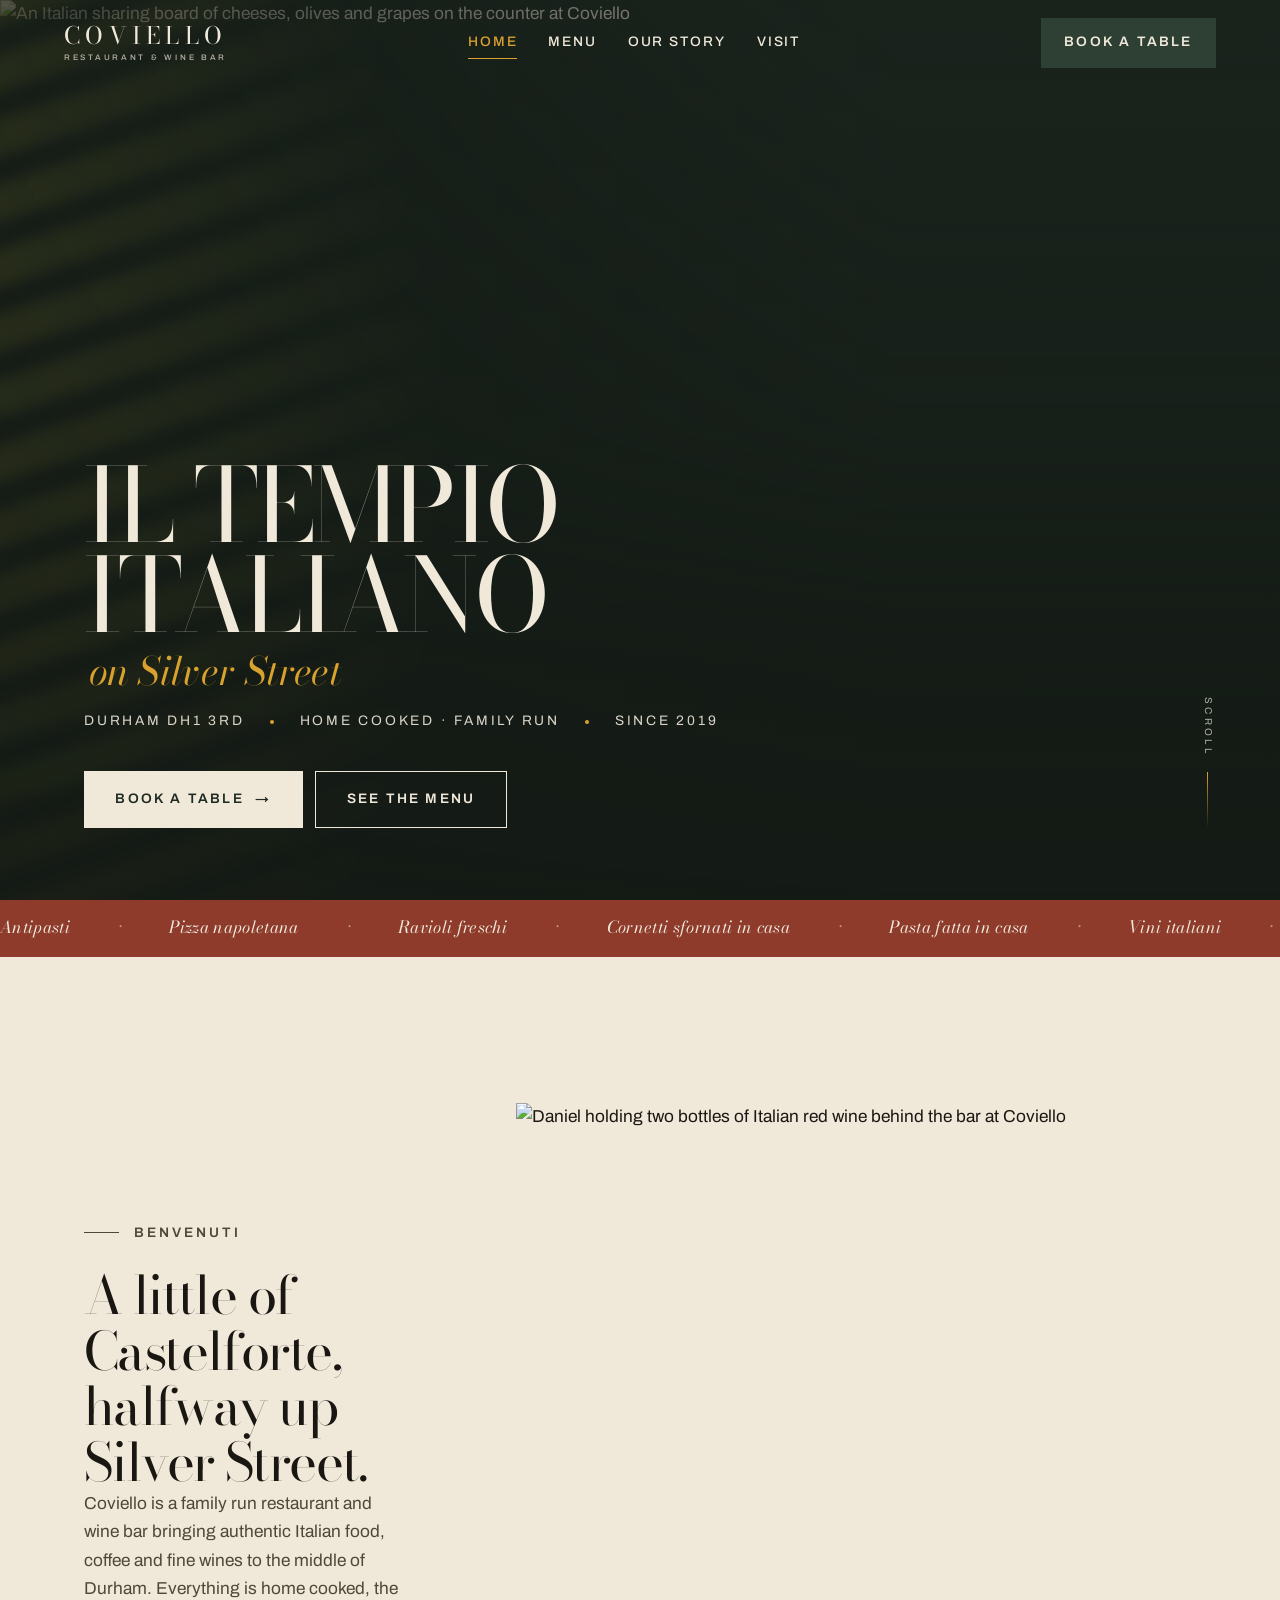
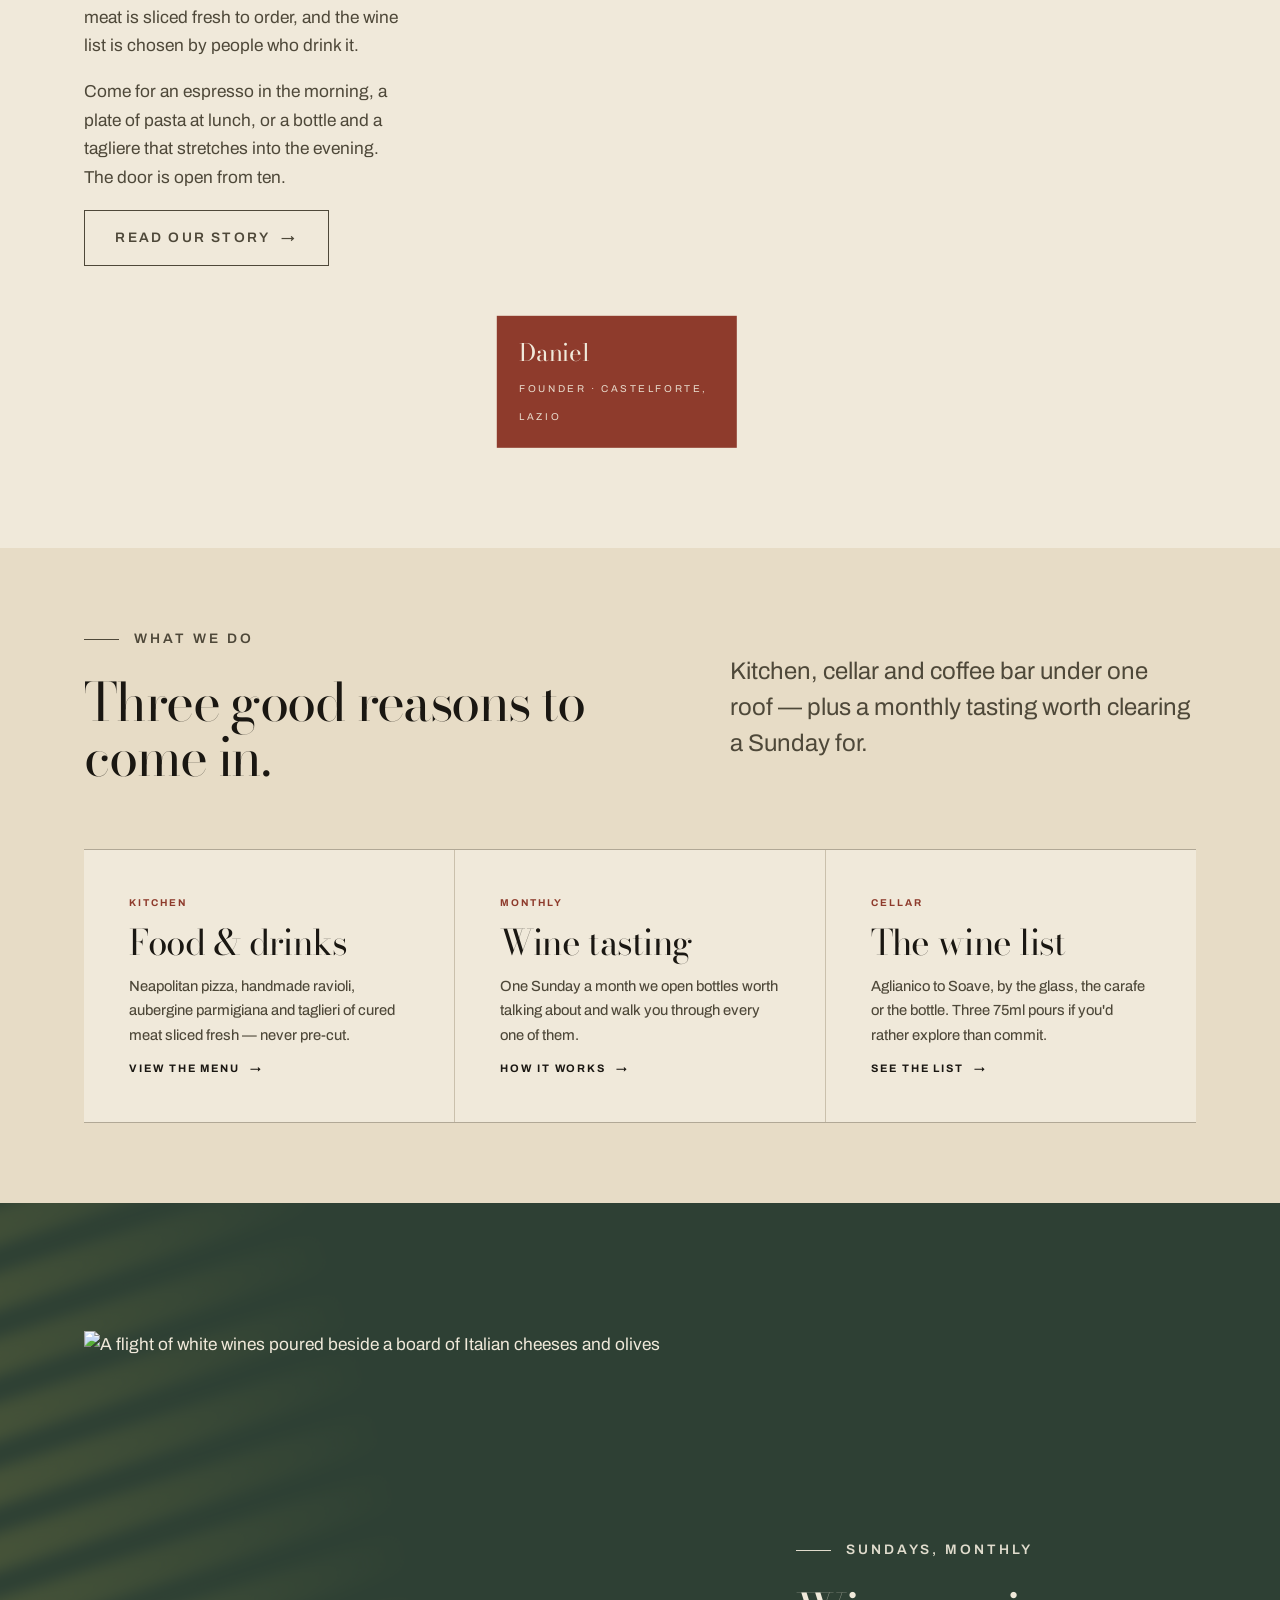
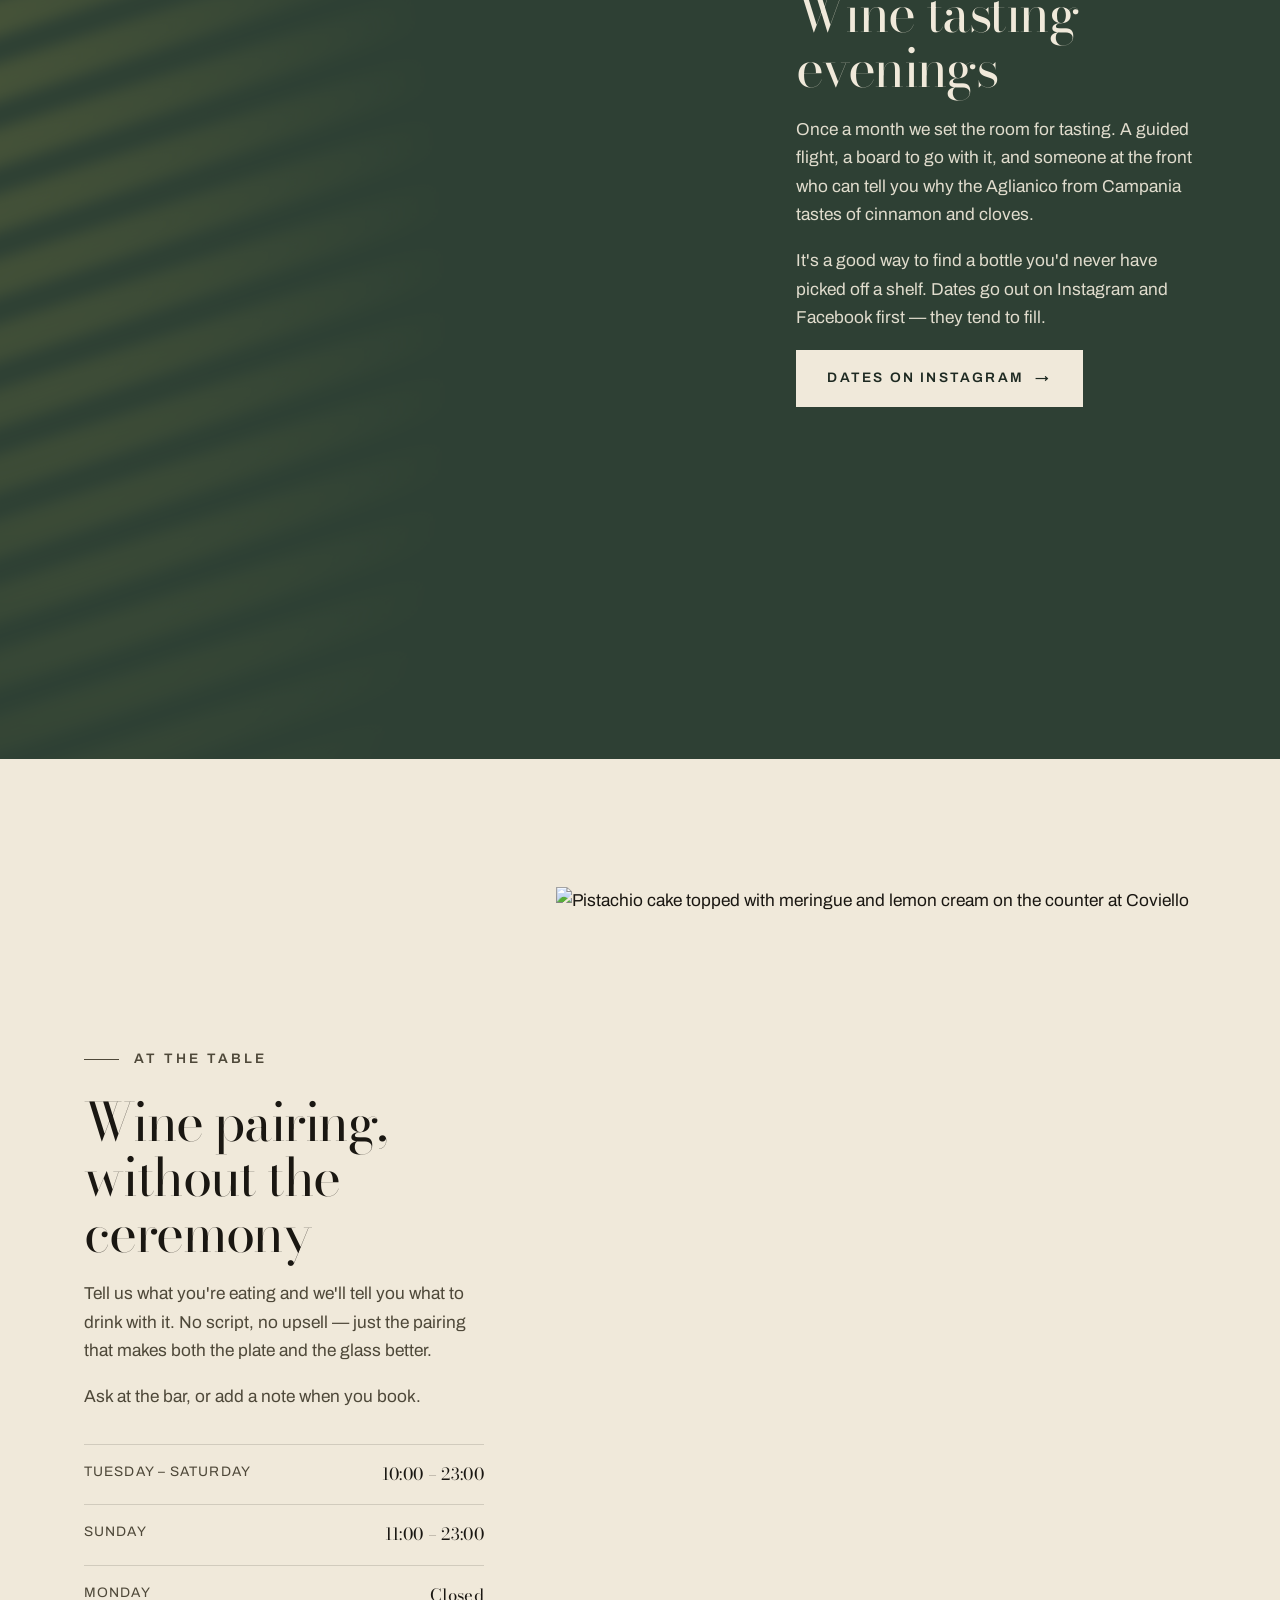
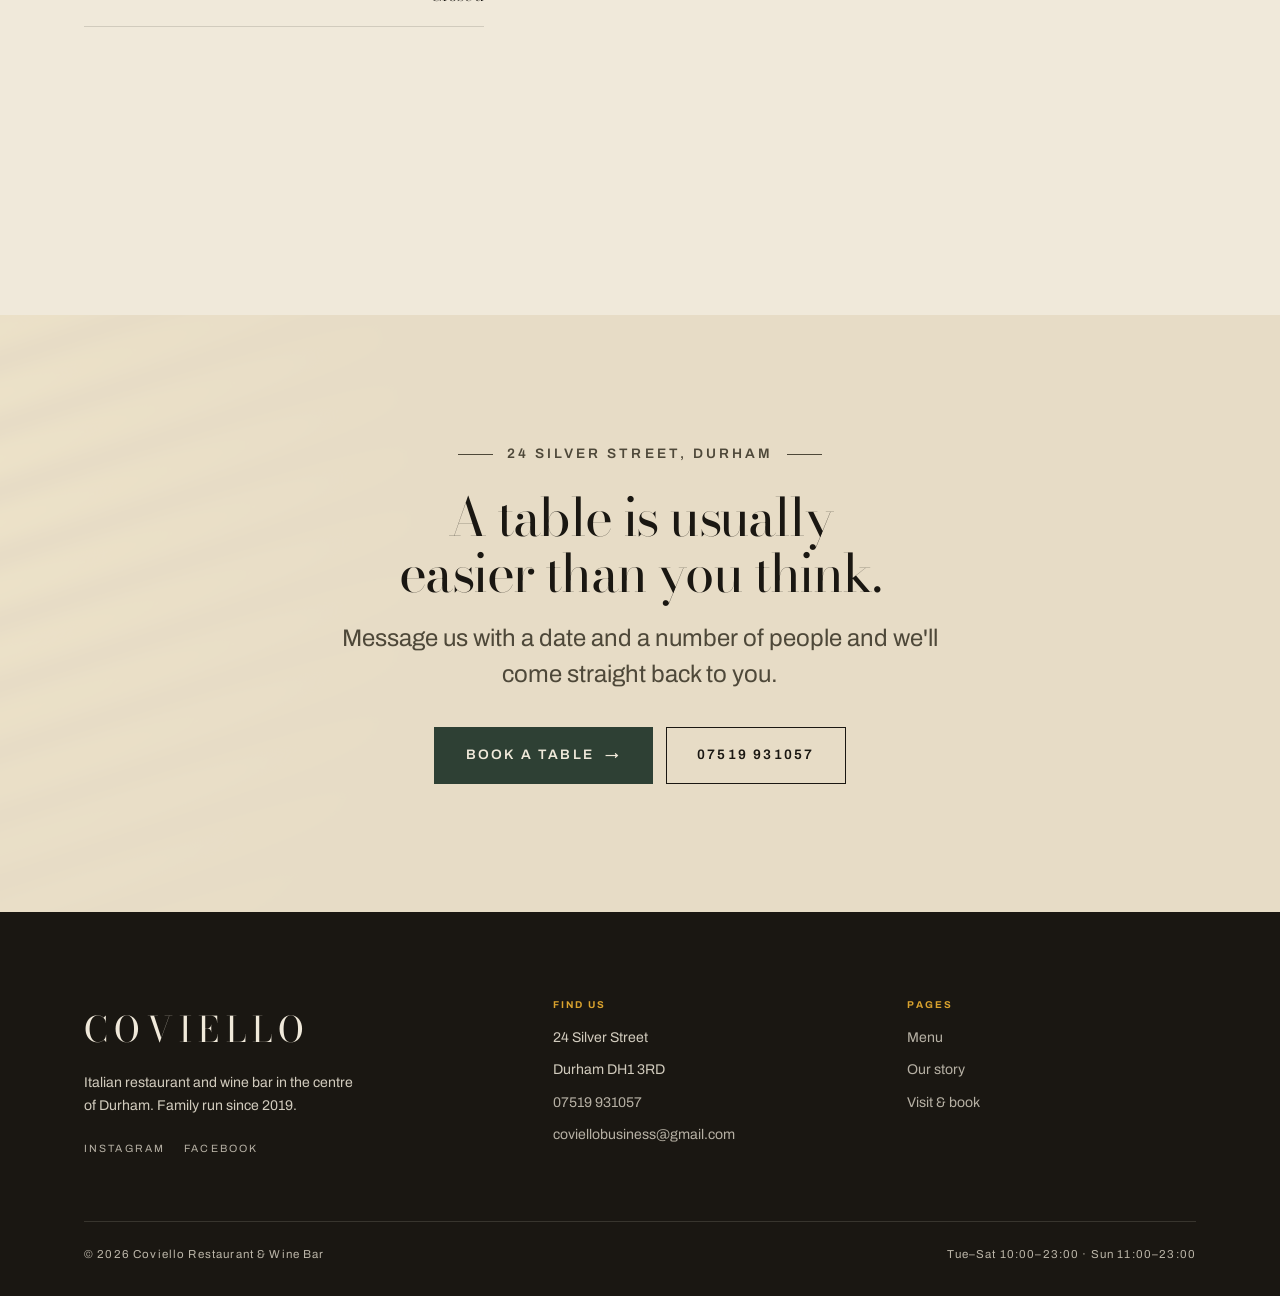
==== index.html @ f9219ddd "Add files via upload" ====
<!DOCTYPE html>
<html lang="en-GB">
<head>
<meta charset="utf-8">
<meta name="viewport" content="width=device-width, initial-scale=1">
<title>Coviello — Italian Restaurant &amp; Wine Bar, Durham</title>
<meta name="description" content="Authentic Italian food, coffee and fine wines on Silver Street, Durham. Family run, home cooked, and open Tuesday to Sunday.">
<link rel="canonical" href="https://coviello.co.uk/">
<meta property="og:title" content="Coviello — Italian Restaurant &amp; Wine Bar, Durham">
<meta property="og:description" content="Authentic Italian food, coffee and fine wines on Silver Street, Durham.">
<meta property="og:type" content="restaurant">
<meta property="og:image" content="assets/tagliere.webp">
<link rel="preconnect" href="https://fonts.googleapis.com">
<link rel="preconnect" href="https://fonts.gstatic.com" crossorigin>
<link href="https://fonts.googleapis.com/css2?family=Archivo:wght@400;500;600;700&family=Bodoni+Moda:ital,opsz,wght@0,6..96,400;0,6..96,500;1,6..96,400&display=swap" rel="stylesheet">
<link rel="stylesheet" href="styles.css">
<script type="application/ld+json">
{
  "@context": "https://schema.org",
  "@type": "Restaurant",
  "name": "Coviello Restaurant & Wine Bar",
  "servesCuisine": "Italian",
  "priceRange": "££",
  "telephone": "+447519931057",
  "email": "coviellobusiness@gmail.com",
  "address": {
    "@type": "PostalAddress",
    "streetAddress": "24 Silver Street",
    "addressLocality": "Durham",
    "postalCode": "DH1 3RD",
    "addressCountry": "GB"
  },
  "openingHoursSpecification": [
    { "@type": "OpeningHoursSpecification", "dayOfWeek": ["Tuesday","Wednesday","Thursday","Friday","Saturday"], "opens": "10:00", "closes": "23:00" },
    { "@type": "OpeningHoursSpecification", "dayOfWeek": "Sunday", "opens": "11:00", "closes": "23:00" }
  ],
  "sameAs": [
    "https://www.instagram.com/coviellowinebar/",
    "https://www.facebook.com/coviellocoffeebarber/"
  ]
}
</script>
</head>
<body>
<a class="skip" href="#main">Skip to content</a>

<header class="site-header">
  <a class="brand" href="index.html">Coviello<small>Restaurant &amp; Wine Bar</small></a>
  <nav class="nav" id="primary-nav" aria-label="Primary">
    <a href="index.html" aria-current="page">Home</a>
    <a href="menu.html">Menu</a>
    <a href="about.html">Our story</a>
    <a href="contact.html">Visit</a>
  </nav>
  <a class="btn header-cta" href="contact.html#book"><span>Book a table</span></a>
  <button class="burger" aria-label="Menu" aria-expanded="false" aria-controls="primary-nav">
    <span></span><span></span><span></span>
  </button>
</header>

<main id="main">

  <!-- ============ HERO ============ -->
  <section class="hero">
    <div class="curtain" aria-hidden="true">
      <span class="curtain__mark">Coviello</span>
    </div>
    <div class="hero__media">
      <img src="assets/tagliere.webp" alt="An Italian sharing board of cheeses, olives and grapes on the counter at Coviello" width="1300" height="1733" fetchpriority="high">
    </div>
    <div class="hero__scrim" aria-hidden="true"></div>
    <div class="shutterlight" aria-hidden="true"></div>

    <div class="wrap hero__inner">
      <h1 class="display">Il tempio<br>italiano<em>on Silver Street</em></h1>
      <div class="hero__meta">
        <span>Durham DH1 3RD</span>
        <i class="dot" aria-hidden="true"></i>
        <span>Home cooked · Family run</span>
        <i class="dot" aria-hidden="true"></i>
        <span>Since 2019</span>
      </div>
      <div class="hero__actions">
        <a class="btn btn--light" href="contact.html#book"><span>Book a table</span> <span class="arrow" aria-hidden="true">→</span></a>
        <a class="btn btn--ghost" href="menu.html"><span>See the menu</span></a>
      </div>
    </div>

    <div class="cue" aria-hidden="true">Scroll</div>
  </section>

  <div class="ribbon" aria-hidden="true">
    <div class="ribbon__track">
      <span>Antipasti</span><span>Pizza napoletana</span><span>Ravioli freschi</span><span>Cornetti sfornati in casa</span><span>Pasta fatta in casa</span><span>Vini italiani</span><span>Grappa</span><span>Caffè</span><span>Taglieri</span><span>Spritz</span>
    </div>
  </div>

  <!-- ============ MANIFESTO ============ -->
  <section class="section">
    <div class="wrap manifesto">
      <div class="manifesto__text reveal">
        <p class="eyebrow">Benvenuti</p>
        <h2 class="section-title display">A little of Castelforte, halfway up Silver Street.</h2>
        <p>Coviello is a family run restaurant and wine bar bringing authentic Italian food, coffee and fine wines to the middle of Durham. Everything is home cooked, the meat is sliced fresh to order, and the wine list is chosen by people who drink it.</p>
        <p>Come for an espresso in the morning, a plate of pasta at lunch, or a bottle and a tagliere that stretches into the evening. The door is open from ten.</p>
        <p><a class="btn btn--ghost" href="about.html"><span>Read our story</span> <span class="arrow" aria-hidden="true">→</span></a></p>
      </div>
      <figure class="manifesto__figure reveal" data-delay="1">
        <img src="assets/daniel.webp" style="object-position:50% 22%" alt="Daniel holding two bottles of Italian red wine behind the bar at Coviello" width="1200" height="900" loading="lazy">
        <figcaption class="figure-tag">
          <strong>Daniel</strong>
          <span>Founder · Castelforte, Lazio</span>
        </figcaption>
      </figure>
    </div>
  </section>

  <!-- ============ THREE THINGS ============ -->
  <section class="section section--tight section--plaster">
    <div class="wrap">
      <div class="section-head section-head--split reveal">
        <div>
          <p class="eyebrow">What we do</p>
          <h2 class="section-title display">Three good reasons to come in.</h2>
        </div>
        <p class="lede">Kitchen, cellar and coffee bar under one roof — plus a monthly tasting worth clearing a Sunday for.</p>
      </div>
    </div>
    <div class="wrap">
      <div class="cards reveal">
        <a class="card" href="menu.html#pizza">
          <span class="card__no">Kitchen</span>
          <h3 class="display">Food &amp; drinks</h3>
          <p>Neapolitan pizza, handmade ravioli, aubergine parmigiana and taglieri of cured meat sliced fresh — never pre-cut.</p>
          <span class="card__link">View the menu <span class="arrow" aria-hidden="true">→</span></span>
        </a>
        <a class="card" href="#tastings">
          <span class="card__no">Monthly</span>
          <h3 class="display">Wine tasting</h3>
          <p>One Sunday a month we open bottles worth talking about and walk you through every one of them.</p>
          <span class="card__link">How it works <span class="arrow" aria-hidden="true">→</span></span>
        </a>
        <a class="card" href="menu.html#vini">
          <span class="card__no">Cellar</span>
          <h3 class="display">The wine list</h3>
          <p>Aglianico to Soave, by the glass, the carafe or the bottle. Three 75ml pours if you'd rather explore than commit.</p>
          <span class="card__link">See the list <span class="arrow" aria-hidden="true">→</span></span>
        </a>
      </div>
    </div>
  </section>

  <!-- ============ WINE TASTING ============ -->
  <section class="section section--dark" id="tastings">
    <div class="shutterlight" aria-hidden="true"></div>
    <div class="wrap feature">
      <div class="feature__media reveal">
        <img src="assets/wine-flight.webp" style="object-position:50% 58%" alt="A flight of white wines poured beside a board of Italian cheeses and olives" width="1200" height="900" loading="lazy">
      </div>
      <div class="feature__body reveal" data-delay="1">
        <p class="eyebrow">Sundays, monthly</p>
        <h2 class="display">Wine tasting evenings</h2>
        <p>Once a month we set the room for tasting. A guided flight, a board to go with it, and someone at the front who can tell you why the Aglianico from Campania tastes of cinnamon and cloves.</p>
        <p>It's a good way to find a bottle you'd never have picked off a shelf. Dates go out on Instagram and Facebook first — they tend to fill.</p>
        <p>
          <a class="btn btn--light" href="https://www.instagram.com/coviellowinebar/" target="_blank" rel="noopener"><span>Dates on Instagram</span> <span class="arrow" aria-hidden="true">→</span></a>
        </p>
      </div>
    </div>
  </section>

  <!-- ============ PAIRING + HOURS ============ -->
  <section class="section">
    <div class="wrap feature feature--flip">
      <div class="feature__media reveal">
        <img src="assets/cake.webp" style="object-position:50% 46%" alt="Pistachio cake topped with meringue and lemon cream on the counter at Coviello" width="1200" height="900" loading="lazy">
      </div>
      <div class="feature__body reveal" data-delay="1">
        <p class="eyebrow">At the table</p>
        <h2 class="display">Wine pairing, without the ceremony</h2>
        <p>Tell us what you're eating and we'll tell you what to drink with it. No script, no upsell — just the pairing that makes both the plate and the glass better.</p>
        <p>Ask at the bar, or add a note when you book.</p>

        <ul class="detail-list" style="margin-top:2rem">
          <li><span class="day">Tuesday – Saturday</span><span class="time">10:00 – 23:00</span></li>
          <li><span class="day">Sunday</span><span class="time">11:00 – 23:00</span></li>
          <li><span class="day">Monday</span><span class="time">Closed</span></li>
        </ul>
      </div>
    </div>
  </section>

  <!-- ============ CTA ============ -->
  <section class="section section--plaster cta-band">
    <div class="shutterlight" aria-hidden="true"></div>
    <div class="wrap reveal">
      <p class="eyebrow eyebrow--center">24 Silver Street, Durham</p>
      <h2 class="display">A table is usually easier than you think.</h2>
      <p class="lede">Message us with a date and a number of people and we'll come straight back to you.</p>
      <div class="cta-band__actions">
        <a class="btn" href="contact.html#book"><span>Book a table</span> <span class="arrow" aria-hidden="true">→</span></a>
        <a class="btn btn--ghost" href="tel:+447519931057"><span>07519 931057</span></a>
      </div>
    </div>
  </section>

</main>

<footer class="site-footer">
  <div class="wrap">
    <div class="footer-grid">
      <div>
        <p class="footer-brand display">Coviello</p>
        <p>Italian restaurant and wine bar in the centre of Durham. Family run since 2019.</p>
        <div class="socials">
          <a href="https://www.instagram.com/coviellowinebar/" target="_blank" rel="noopener">Instagram</a>
          <a href="https://www.facebook.com/coviellocoffeebarber/" target="_blank" rel="noopener">Facebook</a>
        </div>
      </div>
      <div>
        <h4>Find us</h4>
        <ul>
          <li>24 Silver Street</li>
          <li>Durham DH1 3RD</li>
          <li><a href="tel:+447519931057">07519 931057</a></li>
          <li><a href="mailto:coviellobusiness@gmail.com">coviellobusiness@gmail.com</a></li>
        </ul>
      </div>
      <div>
        <h4>Pages</h4>
        <ul>
          <li><a href="menu.html">Menu</a></li>
          <li><a href="about.html">Our story</a></li>
          <li><a href="contact.html">Visit &amp; book</a></li>
        </ul>
      </div>
    </div>
    <div class="legal">
      <span>© <span data-year>2026</span> Coviello Restaurant &amp; Wine Bar</span>
      <span>Tue–Sat 10:00–23:00 · Sun 11:00–23:00</span>
    </div>
  </div>
</footer>

<script src="main.js"></script>
</body>
</html>
---- styles.css ----
/* ==========================================================================
   COVIELLO — Restaurant & Wine Bar, Durham
   Design system: "La Persiana" — lime-plaster walls, Naples yellow,
   Pompeian red, shutter green. Light through louvred shutters.
   ========================================================================== */

/* ---------- Tokens ---------- */
:root {
  /* Palette */
  --calce:        #F0E9DA;   /* lime plaster wall */
  --calce-warm:   #E7DCC6;   /* sunlit plaster */
  --travertino:   #D3C4A8;   /* stone */
  --persiana:     #2E4034;   /* shutter green — primary dark */
  --persiana-dk:  #1E2A22;
  --giallo:       #D9A22E;   /* giallo napoletano */
  --pompeiano:    #8E3B2C;   /* rosso pompeiano */
  --inchiostro:   #1A1712;   /* ink */
  --muted:        #5A5342;   /* AA on both plaster and calce */

  /* Type */
  --display: "Bodoni Moda", "Didot", Georgia, serif;
  --body:    "Archivo", "Helvetica Neue", Arial, sans-serif;

  /* Scale */
  --step--1: clamp(0.78rem, 0.74rem + 0.2vw, 0.86rem);
  --step-0:  clamp(1rem, 0.96rem + 0.2vw, 1.08rem);
  --step-1:  clamp(1.25rem, 1.15rem + 0.5vw, 1.5rem);
  --step-2:  clamp(1.6rem, 1.4rem + 1vw, 2.2rem);
  --step-3:  clamp(2.1rem, 1.7rem + 2vw, 3.4rem);
  --step-4:  clamp(3rem, 2rem + 5.5vw, 7.5rem);

  /* Space */
  --gutter: clamp(1.25rem, 5vw, 4rem);
  --section: clamp(4.5rem, 10vw, 9rem);
  --max: 1240px;

  --ease: cubic-bezier(0.22, 0.61, 0.36, 1);
}

/* ---------- Reset ---------- */
*, *::before, *::after { box-sizing: border-box; }
html { -webkit-text-size-adjust: 100%; scroll-behavior: smooth; }
body {
  margin: 0;
  background: var(--calce);
  color: var(--inchiostro);
  font-family: var(--body);
  font-size: var(--step-0);
  line-height: 1.65;
  font-weight: 400;
  overflow-x: hidden;
  -webkit-font-smoothing: antialiased;
}
img { max-width: 100%; display: block; }
a { color: inherit; }
h1, h2, h3, h4 { margin: 0; font-weight: 400; line-height: 1.05; }
p { margin: 0 0 1em; }
ul { margin: 0; padding: 0; list-style: none; }

::selection { background: var(--giallo); color: var(--inchiostro); }

:focus-visible {
  outline: 2px solid var(--pompeiano);
  outline-offset: 3px;
  border-radius: 2px;
}

.wrap { width: 100%; max-width: var(--max); margin-inline: auto; padding-inline: var(--gutter); }
.skip {
  position: absolute; left: -9999px; top: 0; z-index: 999;
  background: var(--persiana); color: var(--calce); padding: .75rem 1.25rem;
}
.skip:focus { left: 0; }

/* ---------- Typographic helpers ---------- */
.display {
  font-family: var(--display);
  font-optical-sizing: auto;
  letter-spacing: -0.02em;
}
.eyebrow {
  font-family: var(--body);
  font-size: var(--step--1);
  font-weight: 500;
  letter-spacing: 0.28em;
  text-transform: uppercase;
  color: var(--pompeiano);
  display: flex;
  align-items: center;
  gap: .9rem;
  margin-bottom: 1.5rem;
}
.eyebrow::before {
  content: "";
  width: 2.2rem; height: 1px;
  background: currentColor;
  flex: none;
}
.eyebrow--center { justify-content: center; }
.eyebrow--center::after {
  content: ""; width: 2.2rem; height: 1px; background: currentColor; flex: none;
}
.lede {
  font-size: var(--step-1);
  line-height: 1.5;
  color: var(--muted);
  max-width: 46ch;
}
em.it { font-family: var(--display); font-style: italic; letter-spacing: 0; }

/* ---------- Signature: the shutter light ---------- */
/* Warm louvred light falling across a surface, as through a persiana. */
.shutterlight {
  position: absolute;
  inset: 0;
  pointer-events: none;
  overflow: hidden;
  opacity: .55;
  mix-blend-mode: soft-light;
}
.shutterlight::before {
  content: "";
  position: absolute;
  top: -40%; left: -20%;
  width: 90%; height: 190%;
  background: repeating-linear-gradient(
    to bottom,
    rgba(255, 233, 178, 0) 0px,
    rgba(255, 233, 178, 0) 26px,
    rgba(255, 226, 150, .95) 26px,
    rgba(255, 226, 150, .95) 62px
  );
  transform: rotate(-18deg);
  filter: blur(7px);
  -webkit-mask-image: radial-gradient(ellipse 60% 70% at 20% 25%, #000 0%, transparent 78%);
          mask-image: radial-gradient(ellipse 60% 70% at 20% 25%, #000 0%, transparent 78%);
}

/* ---------- Buttons ---------- */
.btn {
  --bg: var(--persiana);
  --fg: var(--calce);
  display: inline-flex;
  align-items: center;
  gap: .7rem;
  padding: 1rem 1.9rem;
  background: var(--bg);
  color: var(--fg);
  font-size: var(--step--1);
  font-weight: 600;
  letter-spacing: .16em;
  text-transform: uppercase;
  text-decoration: none;
  border: 1px solid var(--bg);
  border-radius: 0;
  cursor: pointer;
  position: relative;
  overflow: hidden;
  transition: color .45s var(--ease), border-color .45s var(--ease);
}
.btn::after {
  content: "";
  position: absolute; inset: 0;
  background: var(--giallo);
  transform: translateY(101%);
  transition: transform .45s var(--ease);
  z-index: 0;
}
.btn > * { position: relative; z-index: 1; }
.btn:hover { color: var(--inchiostro); border-color: var(--giallo); }
.btn:hover::after { transform: translateY(0); }
.btn--ghost { --bg: transparent; --fg: currentColor; border-color: currentColor; }
.btn--light { --bg: var(--calce); --fg: var(--persiana-dk); }

.arrow { display: inline-block; transition: transform .4s var(--ease); }
.btn:hover .arrow { transform: translateX(4px); }

/* ---------- Header ---------- */
.site-header {
  position: fixed;
  inset: 0 0 auto 0;
  z-index: 100;
  display: flex;
  align-items: center;
  justify-content: space-between;
  gap: 1rem;
  padding: 1.1rem var(--gutter);
  color: var(--calce);
  transition: background .5s var(--ease), color .5s var(--ease),
              padding .5s var(--ease), box-shadow .5s var(--ease);
}
.site-header.is-solid {
  background: var(--calce);
  color: var(--inchiostro);
  padding-block: .75rem;
  box-shadow: 0 1px 0 rgba(26,23,18,.12);
}
.brand {
  font-family: var(--display);
  font-size: clamp(1.15rem, 2.4vw, 1.5rem);
  letter-spacing: .22em;
  text-transform: uppercase;
  text-decoration: none;
  line-height: 1;
}
.brand small {
  display: block;
  font-family: var(--body);
  font-size: .5rem;
  letter-spacing: .34em;
  opacity: .75;
  margin-top: .38rem;
  font-weight: 500;
}
.nav { display: flex; align-items: center; gap: clamp(1rem, 2.4vw, 2.2rem); }
.nav a {
  font-size: var(--step--1);
  letter-spacing: .14em;
  text-transform: uppercase;
  text-decoration: none;
  font-weight: 500;
  position: relative;
  padding-block: .3rem;
}
.nav a::after {
  content: "";
  position: absolute; left: 0; bottom: 0;
  width: 100%; height: 1px;
  background: currentColor;
  transform: scaleX(0);
  transform-origin: right;
  transition: transform .4s var(--ease);
}
.nav a:hover::after, .nav a[aria-current="page"]::after { transform: scaleX(1); transform-origin: left; }
.nav a[aria-current="page"] { color: var(--giallo); }
.site-header.is-solid .nav a[aria-current="page"] { color: var(--pompeiano); }
.header-cta { display: none; }
@media (min-width: 900px) { .header-cta { display: inline-flex; padding: .8rem 1.4rem; } }

/* Mobile nav */
.burger {
  display: grid;
  place-items: center;
  width: 44px; height: 44px;
  background: none; border: 0; padding: 0; cursor: pointer;
  color: inherit;
}
.burger span {
  display: block; width: 24px; height: 1.5px; background: currentColor;
  transition: transform .4s var(--ease), opacity .3s;
}
.burger span + span { margin-top: 6px; }
.burger[aria-expanded="true"] span:nth-child(1) { transform: translateY(7.5px) rotate(45deg); }
.burger[aria-expanded="true"] span:nth-child(2) { opacity: 0; }
.burger[aria-expanded="true"] span:nth-child(3) { transform: translateY(-7.5px) rotate(-45deg); }

@media (max-width: 899px) {
  .nav {
    position: fixed;
    inset: 0;
    flex-direction: column;
    justify-content: center;
    gap: 1.6rem;
    background: var(--persiana);
    color: var(--calce);
    clip-path: inset(0 0 100% 0);
    transition: clip-path .6s var(--ease);
    z-index: 90;
  }
  .nav.is-open { clip-path: inset(0 0 0 0); }
  .nav a { font-family: var(--display); font-size: var(--step-2); letter-spacing: .04em; text-transform: none; }
  .nav a[aria-current="page"] { color: var(--giallo); }
  .burger { position: relative; z-index: 95; }
}
@media (min-width: 900px) { .burger { display: none; } }

/* ---------- Hero ---------- */
.hero {
  position: relative;
  min-height: 100vh;
  min-height: 100svh;
  display: grid;
  align-items: end;
  background: var(--persiana-dk);
  color: var(--calce);
  overflow: hidden;
  isolation: isolate;
}
.hero__media { position: absolute; inset: 0; z-index: -2; }
.hero__media img {
  width: 100%; height: 100%;
  object-fit: cover;
  object-position: center 40%;
  filter: saturate(.92) contrast(1.02);
}
.hero__scrim {
  position: absolute; inset: 0; z-index: -1;
  background:
    linear-gradient(to top, rgba(20,26,21,.97) 0%, rgba(20,26,21,.88) 26%, rgba(20,26,21,.6) 52%, rgba(20,26,21,.34) 100%),
    linear-gradient(to right, rgba(20,26,21,.72), rgba(20,26,21,.15) 70%);
}
.hero__inner { padding-block: clamp(3rem, 9vh, 6rem) clamp(3rem, 8vh, 5rem); }
.hero h1 {
  font-family: var(--display);
  font-size: var(--step-4);
  letter-spacing: -0.035em;
  line-height: .88;
  text-transform: uppercase;
  margin-bottom: 1.4rem;
}
.hero h1 em {
  display: block;
  font-style: italic;
  text-transform: none;
  letter-spacing: -0.01em;
  color: var(--giallo);
  font-size: .38em;
  margin-top: .35em;
  padding-left: .12em;
}
.hero__meta {
  display: flex; flex-wrap: wrap; align-items: center; gap: .9rem 1.6rem;
  font-size: var(--step--1);
  letter-spacing: .2em;
  text-transform: uppercase;
  color: rgba(240,233,218,.82);
  margin-bottom: 2.4rem;
}
.hero__meta .dot { width: 4px; height: 4px; background: var(--giallo); border-radius: 50%; }
.hero__actions { display: flex; flex-wrap: wrap; gap: .8rem; }


/* Scroll cue */
.cue {
  /* decorative */
  position: absolute;
  right: var(--gutter);
  bottom: clamp(3rem, 8vh, 5rem);
  display: none;
  writing-mode: vertical-rl;
  font-size: .62rem;
  letter-spacing: .34em;
  text-transform: uppercase;
  color: rgba(240,233,218,.72);
  align-items: center;
  gap: 1rem;
}
.cue::after {
  content: ""; width: 1px; height: 56px;
  background: linear-gradient(to bottom, var(--giallo), transparent);
}
@media (min-width: 900px) { .cue {
  /* decorative */ display: flex; } }

/* ---------- Page banner (inner pages) ---------- */
.banner {
  position: relative;
  background: var(--persiana);
  color: var(--calce);
  padding: clamp(8rem, 18vh, 12rem) 0 clamp(3.5rem, 8vh, 5.5rem);
  overflow: hidden;
}
.banner h1 {
  font-family: var(--display);
  font-size: var(--step-3);
  letter-spacing: -0.03em;
  max-width: 18ch;
}
.banner p { color: rgba(240,233,218,.82); max-width: 52ch; margin-top: 1.2rem; }
.banner .eyebrow { color: var(--giallo); }

/* ---------- Sections ---------- */
.section { padding-block: var(--section); position: relative; }
.section--tight { padding-block: clamp(3rem, 7vw, 5rem); }
.section--plaster { background: var(--calce-warm); }
.section--dark { background: var(--persiana); color: var(--calce); }
.section--dark .eyebrow { color: var(--giallo); }
.section--dark .lede { color: rgba(240,233,218,.82); }
.section--ink { background: var(--inchiostro); color: var(--calce); }

.section-title {
  font-family: var(--display);
  font-size: var(--step-3);
  letter-spacing: -0.03em;
  max-width: 20ch;
}
.section-head { margin-bottom: clamp(2.5rem, 5vw, 4rem); }
.section-head--center { text-align: center; }
.section-head--center .lede { margin-inline: auto; }
.section-head--center .section-title { margin-inline: auto; }
.section-head--split {
  display: grid;
  gap: 1.5rem clamp(2rem, 6vw, 5rem);
  align-items: end;
}
@media (min-width: 820px) {
  .section-head--split { grid-template-columns: 1.1fr .9fr; }
}

/* ---------- Intro / manifesto ---------- */
.manifesto {
  display: grid;
  gap: clamp(2rem, 6vw, 5rem);
  align-items: center;
}
@media (min-width: 900px) { .manifesto { grid-template-columns: 1fr 1fr; } }
.manifesto__text p { max-width: 48ch; color: var(--muted); }
.manifesto__figure { position: relative; }
.manifesto__figure img {
  width: 100%;
  aspect-ratio: 4 / 5;
  object-fit: cover;
}
.figure-tag {
  position: absolute;
  bottom: 0; left: 0;
  transform: translate(-8%, 34%);
  background: var(--pompeiano);
  color: var(--calce);
  padding: 1.1rem 1.4rem;
  max-width: 15rem;
}
.figure-tag strong {
  display: block;
  font-family: var(--display);
  font-size: var(--step-1);
  font-weight: 400;
  letter-spacing: -0.01em;
}
.figure-tag span {
  font-size: .62rem; letter-spacing: .26em; text-transform: uppercase; opacity: .92;
}
@media (max-width: 640px) { .figure-tag { transform: translate(0, 20%); max-width: none; } }

/* ---------- Offer cards ---------- */
.cards {
  display: grid;
  gap: 1px;
  background: rgba(26,23,18,.14);
  border-block: 1px solid rgba(26,23,18,.14);
}
@media (min-width: 760px) { .cards { grid-template-columns: repeat(3, 1fr); } }
.card {
  background: var(--calce);
  padding: clamp(1.8rem, 3.5vw, 2.8rem);
  display: flex;
  flex-direction: column;
  gap: .8rem;
  text-decoration: none;
  position: relative;
  overflow: hidden;
  transition: background .5s var(--ease), color .5s var(--ease);
  min-height: 17rem;
}
.card__no {
  font-size: .62rem; letter-spacing: .3em; text-transform: uppercase;
  color: var(--pompeiano);
  transition: color .5s var(--ease);
}
.card h3 {
  font-family: var(--display);
  font-size: var(--step-2);
  letter-spacing: -0.02em;
}
.card p { color: var(--muted); font-size: .92rem; margin: 0; transition: color .5s var(--ease); }
.card__link {
  margin-top: auto;
  font-size: .68rem; letter-spacing: .24em; text-transform: uppercase; font-weight: 600;
  display: inline-flex; align-items: center; gap: .6rem;
}
.card:hover { background: var(--persiana); color: var(--calce); }
.card:hover p { color: rgba(240,233,218,.75); }
.card:hover .card__no { color: var(--giallo); }
.card:hover .arrow { transform: translateX(5px); }

/* ---------- Feature (image + text, alternating) ---------- */
.feature {
  display: grid;
  gap: clamp(2rem, 6vw, 4.5rem);
  align-items: center;
}
@media (min-width: 900px) {
  .feature { grid-template-columns: 1fr 1fr; }
  .feature--flip .feature__media { order: 2; }
}
.feature__media img { width: 100%; aspect-ratio: 4 / 5; object-fit: cover; }
.feature__body h2 { font-family: var(--display); font-size: var(--step-3); letter-spacing: -0.03em; margin-bottom: 1.2rem; }
.feature__body p { max-width: 46ch; }
.section--dark .feature__body p { color: rgba(240,233,218,.85); }

/* ---------- Detail list (opening times etc.) ---------- */
.detail-list { display: grid; gap: 0; }
.detail-list li {
  display: flex; justify-content: space-between; gap: 1.5rem;
  padding-block: 1rem;
  border-bottom: 1px solid rgba(240,233,218,.18);
  font-size: var(--step--1);
  letter-spacing: .08em;
  text-transform: uppercase;
}
.detail-list li:first-child { border-top: 1px solid rgba(240,233,218,.18); }
.detail-list .day { color: rgba(240,233,218,.78); }
.detail-list .time { font-family: var(--display); letter-spacing: .02em; font-size: 1.05rem; text-transform: none; }
.section:not(.section--dark):not(.section--ink) .detail-list li { border-color: rgba(26,23,18,.14); }
.section:not(.section--dark):not(.section--ink) .detail-list .day { color: var(--muted); }

/* ---------- Menu ---------- */
.menu-nav {
  position: sticky;
  top: 62px;
  z-index: 50;
  background: var(--calce);
  border-bottom: 1px solid rgba(26,23,18,.14);
  padding-block: .85rem;
}
.menu-nav__inner {
  display: flex;
  gap: .4rem;
  overflow-x: auto;
  scrollbar-width: none;
  -ms-overflow-style: none;
}
.menu-nav__inner::-webkit-scrollbar { display: none; }
.menu-nav button {
  flex: none;
  background: none;
  border: 1px solid transparent;
  padding: .55rem 1.05rem;
  font-family: var(--body);
  font-size: .68rem;
  letter-spacing: .2em;
  text-transform: uppercase;
  font-weight: 600;
  color: #4A4436;
  cursor: pointer;
  white-space: nowrap;
  transition: color .3s var(--ease), background .3s var(--ease), border-color .3s var(--ease);
}
.menu-nav button:hover { color: var(--inchiostro); }
.menu-nav button.is-active {
  color: var(--calce);
  background: var(--persiana);
  border-color: var(--persiana);
}

.course { padding-block: clamp(3rem, 7vw, 5rem); border-bottom: 1px solid rgba(26,23,18,.12); scroll-margin-top: 130px; }
.course:last-of-type { border-bottom: 0; }
.course__head {
  display: flex; flex-wrap: wrap; align-items: baseline; justify-content: space-between;
  gap: .6rem 1.5rem;
  margin-bottom: clamp(1.8rem, 4vw, 2.8rem);
}
.course__head h2 {
  font-family: var(--display);
  font-size: var(--step-3);
  letter-spacing: -0.03em;
}
.course__head p { margin: 0; color: var(--muted); font-size: var(--step--1); letter-spacing: .1em; text-transform: uppercase; }

.dishes { display: grid; gap: 0; }
@media (min-width: 860px) { .dishes { grid-template-columns: 1fr 1fr; column-gap: clamp(2.5rem, 6vw, 5rem); } }

.dish {
  padding-block: 1.15rem;
  border-bottom: 1px solid rgba(26,23,18,.1);
}
.dish__top {
  display: flex; align-items: baseline; gap: .7rem;
  margin-bottom: .3rem;
}
.dish__name {
  font-family: var(--display);
  font-size: 1.22rem;
  letter-spacing: -0.01em;
  flex: none;
  max-width: 74%;
}
.dish__rule {
  flex: 1 1 auto;
  height: 1px;
  background: repeating-linear-gradient(to right, rgba(26,23,18,.28) 0 2px, transparent 2px 5px);
  transform: translateY(-3px);
}
.dish__price {
  font-family: var(--body);
  font-size: .95rem;
  font-weight: 600;
  font-variant-numeric: tabular-nums;
  flex: none;
}
.dish__desc { margin: 0; font-size: .88rem; line-height: 1.55; color: var(--muted); max-width: 52ch; }

/* Diet tags */
.tags { display: inline-flex; gap: .3rem; margin-left: .1rem; transform: translateY(-1px); }
.tag {
  font-size: .54rem;
  font-weight: 700;
  letter-spacing: .06em;
  padding: .18rem .34rem;
  border: 1px solid currentColor;
  line-height: 1;
  border-radius: 2px;
}
.tag--v  { color: #3C6330; }
.tag--ve { color: #2A6147; }
.tag--n  { color: #75581F; }
.tag--s  { color: var(--pompeiano); }

/* Wine table */
.wine-head {
  display: grid;
  grid-template-columns: 1fr 4.2rem 4.2rem 4.6rem;
  gap: .6rem;
  padding-bottom: .7rem;
  border-bottom: 1px solid rgba(26,23,18,.28);
  font-size: .6rem;
  letter-spacing: .2em;
  text-transform: uppercase;
  color: var(--muted);
}
.wine-head span:not(:first-child) { text-align: right; }
.wine {
  display: grid;
  grid-template-columns: 1fr 4.2rem 4.2rem 4.6rem;
  gap: .2rem .6rem;
  padding-block: 1rem;
  border-bottom: 1px solid rgba(26,23,18,.1);
  align-items: baseline;
}
.wine__name { font-family: var(--display); font-size: 1.15rem; letter-spacing: -0.01em; }
.wine__abv { font-size: .58rem; letter-spacing: .14em; color: var(--pompeiano); margin-left: .45rem; }
.wine__desc {
  grid-column: 1 / -1;
  font-size: .84rem;
  color: var(--muted);
  margin: .15rem 0 0;
  max-width: 46ch;
}
.wine b {
  text-align: right;
  font-weight: 600;
  font-size: .92rem;
  font-variant-numeric: tabular-nums;
}
@media (max-width: 560px) {
  .wine-head { grid-template-columns: 1fr 3.3rem 3.3rem 3.6rem; font-size: .52rem; }
  .wine { grid-template-columns: 1fr 3.3rem 3.3rem 3.6rem; }
  .wine b { font-size: .82rem; }
  .wine__name { font-size: 1.02rem; }
}

/* Simple two-column price list (coffee, spirits) */
.pricelist { display: grid; gap: 0; }
.price-row {
  display: flex; align-items: baseline; gap: .7rem;
  padding-block: .72rem;
  border-bottom: 1px solid rgba(26,23,18,.1);
}
.price-row__name { flex: none; max-width: 70%; }
.price-row__name small { display: block; font-size: .78rem; color: var(--muted); }
.price-row .dish__rule { transform: translateY(-2px); }
.price-row b { font-weight: 600; font-size: .92rem; font-variant-numeric: tabular-nums; flex: none; }
.price-row b i { font-style: normal; color: var(--muted); font-weight: 400; }

.grid-2 { display: grid; gap: clamp(2rem, 5vw, 4rem); }
@media (min-width: 860px) { .grid-2 { grid-template-columns: 1fr 1fr; } }
.sub-title {
  font-size: .66rem; letter-spacing: .28em; text-transform: uppercase; font-weight: 600;
  color: var(--pompeiano);
  padding-bottom: .8rem;
  border-bottom: 1px solid rgba(26,23,18,.28);
  margin-bottom: .4rem;
}

/* Highlight panel — platters, wine flight */
.panel {
  background: var(--persiana);
  color: var(--calce);
  padding: clamp(1.8rem, 4vw, 2.6rem);
  position: relative;
  overflow: hidden;
}
.panel h3 {
  font-family: var(--display);
  font-size: var(--step-2);
  color: var(--giallo);
  margin-bottom: .6rem;
}
.panel p { color: rgba(240,233,218,.86); font-size: .9rem; }
.panel .price-row { border-color: rgba(240,233,218,.2); }
.panel .price-row__name small { color: rgba(240,233,218,.6); }
.panel .dish__rule { background: repeating-linear-gradient(to right, rgba(240,233,218,.34) 0 2px, transparent 2px 5px); }
.panel .stamp {
  margin-top: 1.4rem;
  font-size: .62rem; letter-spacing: .24em; text-transform: uppercase;
  color: var(--giallo);
  border: 1px solid rgba(217,162,46,.5);
  padding: .6rem .9rem;
  display: inline-block;
}

.allergen {
  margin-top: 2.5rem;
  padding-top: 1.6rem;
  border-top: 1px solid rgba(26,23,18,.16);
  font-size: .8rem;
  color: var(--muted);
  display: flex; flex-wrap: wrap; gap: .6rem 1.4rem; align-items: center;
}
.allergen .key { display: inline-flex; align-items: center; gap: .4rem; }

/* ---------- Story (about) ---------- */
.story {
  display: grid;
  gap: clamp(2rem, 6vw, 5rem);
}
@media (min-width: 900px) { .story { grid-template-columns: .85fr 1.15fr; align-items: start; } }
.story__media { position: sticky; top: 110px; }
.story__media img { width: 100%; aspect-ratio: 4 / 5; object-fit: cover; }
@media (max-width: 899px) { .story__media { position: static; } }
.story__body p { max-width: 56ch; }
.story__body p:first-of-type {
  font-family: var(--display);
  font-size: var(--step-1);
  line-height: 1.45;
  color: var(--inchiostro);
}
.dropcap::first-letter {
  float: left;
  font-family: var(--display);
  font-size: 3.9em;
  line-height: .8;
  padding: .06em .12em 0 0;
  color: var(--pompeiano);
}

.pillars { display: grid; gap: 1px; background: rgba(26,23,18,.14); margin-top: clamp(2.5rem, 5vw, 4rem); }
@media (min-width: 700px) { .pillars { grid-template-columns: repeat(3, 1fr); } }
.pillar { background: var(--calce); padding: 1.8rem; }
.pillar h4 { font-family: var(--display); font-size: var(--step-1); margin-bottom: .5rem; }
.pillar p { font-size: .88rem; color: var(--muted); margin: 0; }

/* ---------- Contact ---------- */
.contact-grid { display: grid; gap: clamp(2.5rem, 6vw, 5rem); }
@media (min-width: 900px) { .contact-grid { grid-template-columns: 1fr 1fr; } }
.contact-block + .contact-block { margin-top: 2.6rem; }
.contact-block h3 {
  font-size: .66rem; letter-spacing: .28em; text-transform: uppercase; font-weight: 600;
  color: var(--pompeiano);
  margin-bottom: .9rem;
}
.contact-block a { text-decoration: none; border-bottom: 1px solid rgba(26,23,18,.25); }
.contact-block a:hover { border-color: var(--pompeiano); color: var(--pompeiano); }
.big-link {
  font-family: var(--display);
  font-size: var(--step-2);
  letter-spacing: -0.02em;
  display: inline-block;
  border-bottom: 1px solid rgba(26,23,18,.25) !important;
}
address { font-style: normal; font-family: var(--display); font-size: var(--step-1); line-height: 1.4; }

.form { display: grid; gap: 1.1rem; }
.field { display: grid; gap: .45rem; }
.field label {
  font-size: .68rem; letter-spacing: .22em; text-transform: uppercase; font-weight: 600; color: #4A4436;
}
.field input, .field textarea, .field select {
  font-family: var(--body);
  font-size: 16px; /* iOS zooms the page on focus below 16px */
  appearance: none;
  -webkit-appearance: none;
  min-height: 2.9rem;
  color: var(--inchiostro);
  background: transparent;
  border: 0;
  border-bottom: 1px solid rgba(26,23,18,.3);
  padding: .7rem 0;
  border-radius: 0;
  transition: border-color .3s var(--ease);
  width: 100%;
}
.field textarea { resize: vertical; min-height: 6rem; }
.field input:focus, .field textarea:focus, .field select:focus {
  outline: none;
  border-color: var(--pompeiano);
}
.field select { appearance: none; -webkit-appearance: none; cursor: pointer; }
.field--select { position: relative; }
.field--select::after {
  content: "";
  position: absolute; right: 2px; bottom: 1.35rem;
  width: 7px; height: 7px;
  border-right: 1.5px solid var(--muted);
  border-bottom: 1.5px solid var(--muted);
  transform: rotate(45deg);
  pointer-events: none;
}
.form .btn { justify-content: center; margin-top: .6rem; }
.form-note { font-size: .78rem; color: var(--muted); margin: 0; }

.map-card {
  display: block;
  position: relative;
  background: var(--persiana);
  color: var(--calce);
  padding: clamp(2rem, 5vw, 3rem);
  text-decoration: none;
  overflow: hidden;
  min-height: 15rem;
}
.map-card__grid {
  position: absolute; inset: 0;
  background:
    linear-gradient(rgba(240,233,218,.07) 1px, transparent 1px) 0 0 / 100% 34px,
    linear-gradient(90deg, rgba(240,233,218,.07) 1px, transparent 1px) 0 0 / 34px 100%;
}
.map-card__pin {
  position: absolute; left: 22%; top: 44%;
  width: 12px; height: 12px; border-radius: 50%;
  background: var(--giallo);
  box-shadow: 0 0 0 0 rgba(217,162,46,.5);
  animation: pulse 2.6s infinite;
}
@keyframes pulse {
  70% { box-shadow: 0 0 0 26px rgba(217,162,46,0); }
  100% { box-shadow: 0 0 0 0 rgba(217,162,46,0); }
}
.map-card__body { position: relative; }
.map-card h3 { font-family: var(--display); font-size: var(--step-2); color: var(--giallo); margin-bottom: .5rem; }
.map-card p { color: rgba(240,233,218,.86); margin-bottom: 1.2rem; }
.map-card__cta { font-size: .66rem; letter-spacing: .24em; text-transform: uppercase; font-weight: 600; display: inline-flex; gap: .6rem; }
.map-card:hover .arrow { transform: translateX(5px); }

/* ---------- Neighbour strip (Three Blades Club) ---------- */
.neighbour {
  display: grid;
  gap: 1.6rem clamp(2rem, 6vw, 4rem);
  align-items: center;
}
@media (min-width: 820px) { .neighbour { grid-template-columns: 1fr auto; } }
.neighbour h3 { font-family: var(--display); font-size: var(--step-2); margin-bottom: .6rem; }
.neighbour p { color: rgba(240,233,218,.82); max-width: 52ch; margin: 0; font-size: .92rem; }

/* ---------- Marquee ---------- */
.ribbon {
  background: var(--pompeiano);
  color: var(--calce);
  padding-block: .9rem;
  overflow: hidden;
  white-space: nowrap;
}
.ribbon__track {
  display: inline-flex;
  gap: 3rem;
  padding-right: 3rem;
  animation: slide 34s linear infinite;
  will-change: transform;
}
.ribbon span {
  font-family: var(--display);
  font-size: 1.05rem;
  font-style: italic;
  letter-spacing: .02em;
}
.ribbon span::after { content: "·"; margin-left: 3rem; opacity: .55; }
@keyframes slide { to { transform: translateX(-50%); } }

/* ---------- CTA band ---------- */
.cta-band { text-align: center; position: relative; overflow: hidden; }
.cta-band h2 {
  font-family: var(--display);
  font-size: var(--step-3);
  letter-spacing: -0.03em;
  max-width: 16ch;
  margin: 0 auto 1.2rem;
}
.cta-band .lede { margin-inline: auto; margin-bottom: 2.2rem; }
.cta-band__actions { display: flex; flex-wrap: wrap; gap: .8rem; justify-content: center; }

/* ---------- Footer ---------- */
.site-footer {
  background: var(--inchiostro);
  color: rgba(240,233,218,.7);
  padding-block: clamp(3.5rem, 8vw, 5.5rem) 2rem;
  font-size: .88rem;
}
.footer-grid { display: grid; gap: 2.5rem clamp(2rem, 6vw, 4rem); }
@media (min-width: 780px) { .footer-grid { grid-template-columns: 1.4fr 1fr 1fr; } }
.site-footer h4 {
  font-size: .62rem; letter-spacing: .28em; text-transform: uppercase; font-weight: 600;
  color: var(--giallo);
  margin-bottom: 1rem;
}
.site-footer a { text-decoration: none; opacity: .85; transition: opacity .3s, color .3s; }
.site-footer a:hover { opacity: 1; color: var(--giallo); }
.site-footer ul { display: grid; gap: .55rem; }
.footer-brand {
  font-family: var(--display);
  font-size: var(--step-2);
  letter-spacing: .18em;
  text-transform: uppercase;
  color: var(--calce);
  margin-bottom: .8rem;
}
.footer-brand + p { max-width: 34ch; }
.socials { display: flex; gap: 1.2rem; margin-top: 1.4rem; font-size: .66rem; letter-spacing: .2em; text-transform: uppercase; }
.legal {
  margin-top: clamp(2.5rem, 6vw, 4rem);
  padding-top: 1.4rem;
  border-top: 1px solid rgba(240,233,218,.14);
  display: flex; flex-wrap: wrap; gap: .6rem 1.5rem; justify-content: space-between;
  font-size: .72rem;
  letter-spacing: .1em;
  color: rgba(240,233,218,.62);
}

/* ---------- Scroll reveal ---------- */
.reveal { opacity: 0; transform: translateY(26px); transition: opacity .9s var(--ease), transform .9s var(--ease); }
.reveal.is-in { opacity: 1; transform: none; }
.reveal[data-delay="1"] { transition-delay: .1s; }
.reveal[data-delay="2"] { transition-delay: .2s; }
.reveal[data-delay="3"] { transition-delay: .3s; }

/* ---------- Reduced motion ---------- */
@media (prefers-reduced-motion: reduce) {
  html { scroll-behavior: auto; }
  *, *::before, *::after {
    animation-duration: .001ms !important;
    animation-iteration-count: 1 !important;
    transition-duration: .001ms !important;
  }
  .reveal { opacity: 1; transform: none; }
  .ribbon__track { animation: none; }
}

/* ==========================================================================
   iOS / small-screen hardening
   ========================================================================== */

/* The louvred light uses a 7px blur over a repeating gradient plus a mask and
   a blend mode. On iPhone that's three compositing passes on a full-screen
   layer and it drives Safari into texture-memory thrash (the symptom is
   scroll jank, then sections flashing white). Swap it for a flat, cheap
   gradient below tablet width — same warmth, one paint. */
@media (max-width: 820px) {
  .shutterlight { mix-blend-mode: normal; opacity: .3; }
  .shutterlight::before {
    filter: none;
    background: linear-gradient(150deg, rgba(255,226,150,.5) 0%, rgba(255,226,150,0) 55%);
    -webkit-mask-image: none;
            mask-image: none;
    transform: none;
    top: 0; left: 0; width: 100%; height: 100%;
  }
}

/* Sticky menu nav sits under a shorter header on small screens */
@media (max-width: 899px) {
  .menu-nav { top: 58px; }
  .course { scroll-margin-top: 116px; }
}

/* Comfortable tap targets */
.nav a, .card, .btn, .price-row, .menu-nav button { -webkit-tap-highlight-color: rgba(142,59,44,.12); }
.menu-nav button { min-height: 40px; }

/* iOS momentum scrolling on the menu chip row */
.menu-nav__inner { -webkit-overflow-scrolling: touch; }

/* Long Italian dish names shouldn't overflow the price on narrow screens */
@media (max-width: 420px) {
  .dish__name { max-width: 100%; hyphens: auto; }
  .dish__top { flex-wrap: wrap; }
  .dish__rule { min-width: 1.5rem; }
}

/* ==========================================================================
   Legibility pass
   ========================================================================== */

/* THE BUG: .shutterlight is absolutely positioned; the .wrap beside it is not.
   Positioned elements paint above static siblings, so the warm light film was
   rendering ON TOP of the copy rather than behind it. Push the light to the
   back of its section and lift the content above it. */
.section, .banner, .panel, .hero { isolation: isolate; }
.shutterlight { z-index: 0; }
.section > .wrap,
.banner > .wrap,
.hero__inner,
.panel > :not(.shutterlight) { position: relative; z-index: 1; }

/* With the film gone, secondary copy can sit much closer to full strength. */
:root { --muted: #4E4839; }              /* 7.5:1 on cream, 6.7:1 on plaster */

.section--dark .lede,
.banner p,
.neighbour p,
.section--dark .feature__body p { color: rgba(240,233,218,.92); }
.panel p,
.map-card p,
.hero__meta { color: rgba(240,233,218,.9); }
.detail-list .day { color: rgba(240,233,218,.88); }
.site-footer { color: rgba(240,233,218,.86); }
.legal { color: rgba(240,233,218,.75); }

/* Small uppercase text was the hardest to read: thin strokes, wide tracking.
   More weight and less letter-spacing does more here than colour alone. */
.eyebrow { font-weight: 600; letter-spacing: .22em; }
.card__no,
.sub-title,
.contact-block h3,
.site-footer h4 { font-weight: 700; letter-spacing: .2em; }
.menu-nav button { font-weight: 700; font-size: .72rem; letter-spacing: .16em; }
.card__link, .map-card__cta { font-weight: 700; letter-spacing: .18em; }

/* Descriptions and body copy: a touch more weight and line-height */
.dish__desc, .wine__desc, .price-row__name small {
  color: var(--muted);
  font-weight: 450;
  line-height: 1.6;
}
.card p, .pillar p { font-weight: 450; }
.lede { color: #4E4839; }

/* On phones the light film is decorative only — keep it well out of the way */
@media (max-width: 820px) {
  .shutterlight { opacity: .16; }
}

/* ==========================================================================
   Surface system
   Every surface declares its own background AND the ink that goes on it, so
   text colour can never be inherited from the wrong parent. This removes the
   whole class of dark-on-dark bugs rather than patching them one at a time.
   ========================================================================== */

.section, .banner, .course, .panel, .card, .pillar, .map-card, .site-footer {
  --on-surface:     var(--inchiostro);           /* headings */
  --on-surface-mid: #4E4839;                     /* body copy   7.5:1 */
  --on-surface-dim: #625B4A;                     /* labels      5.5:1 */
  --accent-on:      var(--pompeiano);
}
.section--dark, .section--ink, .banner, .panel, .map-card, .site-footer, .card:hover {
  --on-surface:     var(--calce);
  --on-surface-mid: rgba(240,233,218,.92);
  --on-surface-dim: rgba(240,233,218,.8);
  --accent-on:      var(--giallo);
}

.section, .banner, .course, .panel, .card, .pillar, .map-card { color: var(--on-surface); }

.section h1, .section h2, .section h3, .section h4,
.banner h1, .course h2, .course h3,
.panel h3, .card h3, .pillar h4, .map-card h3,
.section-title, .feature__body h2, .cta-band h2 { color: var(--on-surface); }

.section p, .banner p, .course p, .panel p, .card p, .pillar p, .map-card p,
.lede, .dish__desc, .wine__desc, .story__body p, .manifesto__text p,
.feature__body p, .neighbour p { color: var(--on-surface-mid); }

.eyebrow, .card__no, .sub-title, .contact-block h3, .course__head p,
.wine__abv { color: var(--accent-on); }

.detail-list .day, .price-row__name small, .form-note,
.field label, .menu-nav button { color: var(--on-surface-dim); }
.detail-list li { border-color: color-mix(in srgb, var(--on-surface) 18%, transparent); }

/* The story/manifesto lead paragraph is display type — full strength ink */
.story__body p:first-of-type,
.section-head .section-title { color: var(--on-surface); }

/* Cream sections are explicitly cream, never inheriting a darker parent */
.section:not(.section--dark):not(.section--ink):not(.section--plaster) { background: var(--calce); }

/* Menu chips: active state keeps its own pairing */
.menu-nav button.is-active { color: var(--calce); }
.card:hover p { color: var(--on-surface-mid); }
.card:hover .card__no { color: var(--giallo); }

/* ==========================================================================
   Imagery — shorter, tighter crops
   4:5 portraits ran too long on a phone, where a full-width image ate more
   than a screen before any copy appeared. 4:3 roughly halves that height.
   ========================================================================== */
.manifesto__figure img,
.feature__media img,
.story__media img {
  aspect-ratio: 4 / 3;
  object-fit: cover;
  width: 100%;
}

/* Keep them from dominating a wide column */
.manifesto__figure, .feature__media { max-width: 40rem; }
.story__media { max-width: 34rem; }

@media (max-width: 899px) {
  .manifesto__figure img,
  .feature__media img,
  .story__media img { aspect-ratio: 3 / 2; }   /* shorter again on phones */
  .figure-tag { position: static; transform: none; max-width: none; }
}

/* Root fallbacks so any element outside a declared surface still resolves */
:root {
  --on-surface: var(--inchiostro);
  --on-surface-mid: #4E4839;
  --on-surface-dim: #625B4A;
  --accent-on: var(--pompeiano);
}
.hero { --on-surface: var(--calce); --on-surface-mid: rgba(240,233,218,.92);
        --on-surface-dim: rgba(240,233,218,.8); --accent-on: var(--giallo); }

/* ==========================================================================
   Marquee — pixel driven
   ========================================================================== */
.ribbon__track {
  animation-name: slide;
  animation-timing-function: linear;
  animation-iteration-count: infinite;
  animation-duration: 30s;              /* JS overrides with a measured value */
}
@keyframes slide {
  from { transform: translateX(0); }
  to   { transform: translateX(calc(-1 * var(--marquee-w, 50%))); }
}

/* ==========================================================================
   Imagery — trimmed further on phones
   ========================================================================== */
@media (max-width: 899px) {
  .manifesto__figure img,
  .feature__media img,
  .story__media img {
    aspect-ratio: 16 / 9;
    max-height: 42vh;
  }
}
@media (max-width: 560px) {
  .manifesto__figure img,
  .feature__media img,
  .story__media img {
    aspect-ratio: 16 / 9;
    max-height: 34vh;
  }
}

/* Re-assert reduced motion: the marquee block above reintroduces an
   animation-name, and it sits later in the file than the original guard. */
@media (prefers-reduced-motion: reduce) {
  .ribbon__track { animation: none !important; transform: none !important; }
}

/* ==========================================================================
   Opening sequence
   The louvre reveal was nine hard-edged blocks retracting in sequence — the
   geometry read as mechanical rather than elegant. This replaces it with a
   warm plaster veil that dissolves while the photograph settles and the
   headline rises through a soft focus. Nothing has a hard edge.
   ========================================================================== */

.curtain {
  position: fixed;
  inset: 0;
  z-index: 200;
  display: grid;
  place-items: center;
  background: var(--calce);
  pointer-events: none;
  animation: veil 1.25s .85s cubic-bezier(.65, 0, .35, 1) forwards;
}
.curtain__mark {
  font-family: var(--display);
  font-size: clamp(1.1rem, 4.5vw, 2rem);
  letter-spacing: .42em;
  text-indent: .42em;           /* balance the trailing tracking */
  text-transform: uppercase;
  color: var(--persiana);
  opacity: 0;
  animation: markIn 1s .15s cubic-bezier(.22,.61,.36,1) forwards,
             markOut .7s .75s cubic-bezier(.65,0,.35,1) forwards;
}

@keyframes veil {
  to { opacity: 0; transform: scale(1.04); visibility: hidden; }
}
@keyframes markIn {
  from { opacity: 0; transform: translateY(14px) scale(.985); filter: blur(9px); letter-spacing: .58em; }
  to   { opacity: 1; transform: none;                         filter: blur(0);  letter-spacing: .42em; }
}
@keyframes markOut { to { opacity: 0; transform: translateY(-8px); } }

/* The photograph eases down to rest rather than simply appearing */
.hero__media img {
  animation: settle 3s .5s cubic-bezier(.16, 1, .3, 1) both;
}
@keyframes settle {
  from { transform: scale(1.09); }
  to   { transform: scale(1); }
}

/* Headline, meta and buttons drift up through a soft focus, staggered */
.hero h1,
.hero__meta,
.hero__actions {
  animation: drift 1.15s cubic-bezier(.16, 1, .3, 1) both;
}
.hero h1        { animation-delay: 1.05s; }
.hero__meta     { animation-delay: 1.25s; }
.hero__actions  { animation-delay: 1.4s; }
.hero .cue      { animation: drift 1.15s 1.6s cubic-bezier(.16,1,.3,1) both; }

@keyframes drift {
  from { opacity: 0; transform: translateY(26px); filter: blur(10px); }
  to   { opacity: 1; transform: none;             filter: blur(0); }
}

/* The header eases in last, so nothing competes with the wordmark */
.site-header { animation: fadeIn 1s 1.5s ease-out both; }
@keyframes fadeIn { from { opacity: 0; } to { opacity: 1; } }

/* Nothing scrolls while the veil is up */
html.is-loading, html.is-loading body { overflow: hidden; }

/* Animated blur is the expensive part; phones get the same motion without it */
@media (max-width: 820px) {
  @keyframes drift {
    from { opacity: 0; transform: translateY(20px); }
    to   { opacity: 1; transform: none; }
  }
  @keyframes markIn {
    from { opacity: 0; transform: translateY(12px); letter-spacing: .52em; }
    to   { opacity: 1; transform: none;             letter-spacing: .42em; }
  }
}

@media (prefers-reduced-motion: reduce) {
  .curtain { display: none; }
  .hero__media img,
  .hero h1, .hero__meta, .hero__actions, .hero .cue,
  .site-header { animation: none !important; opacity: 1 !important; filter: none !important; transform: none !important; }
  html.is-loading, html.is-loading body { overflow: auto; }
}
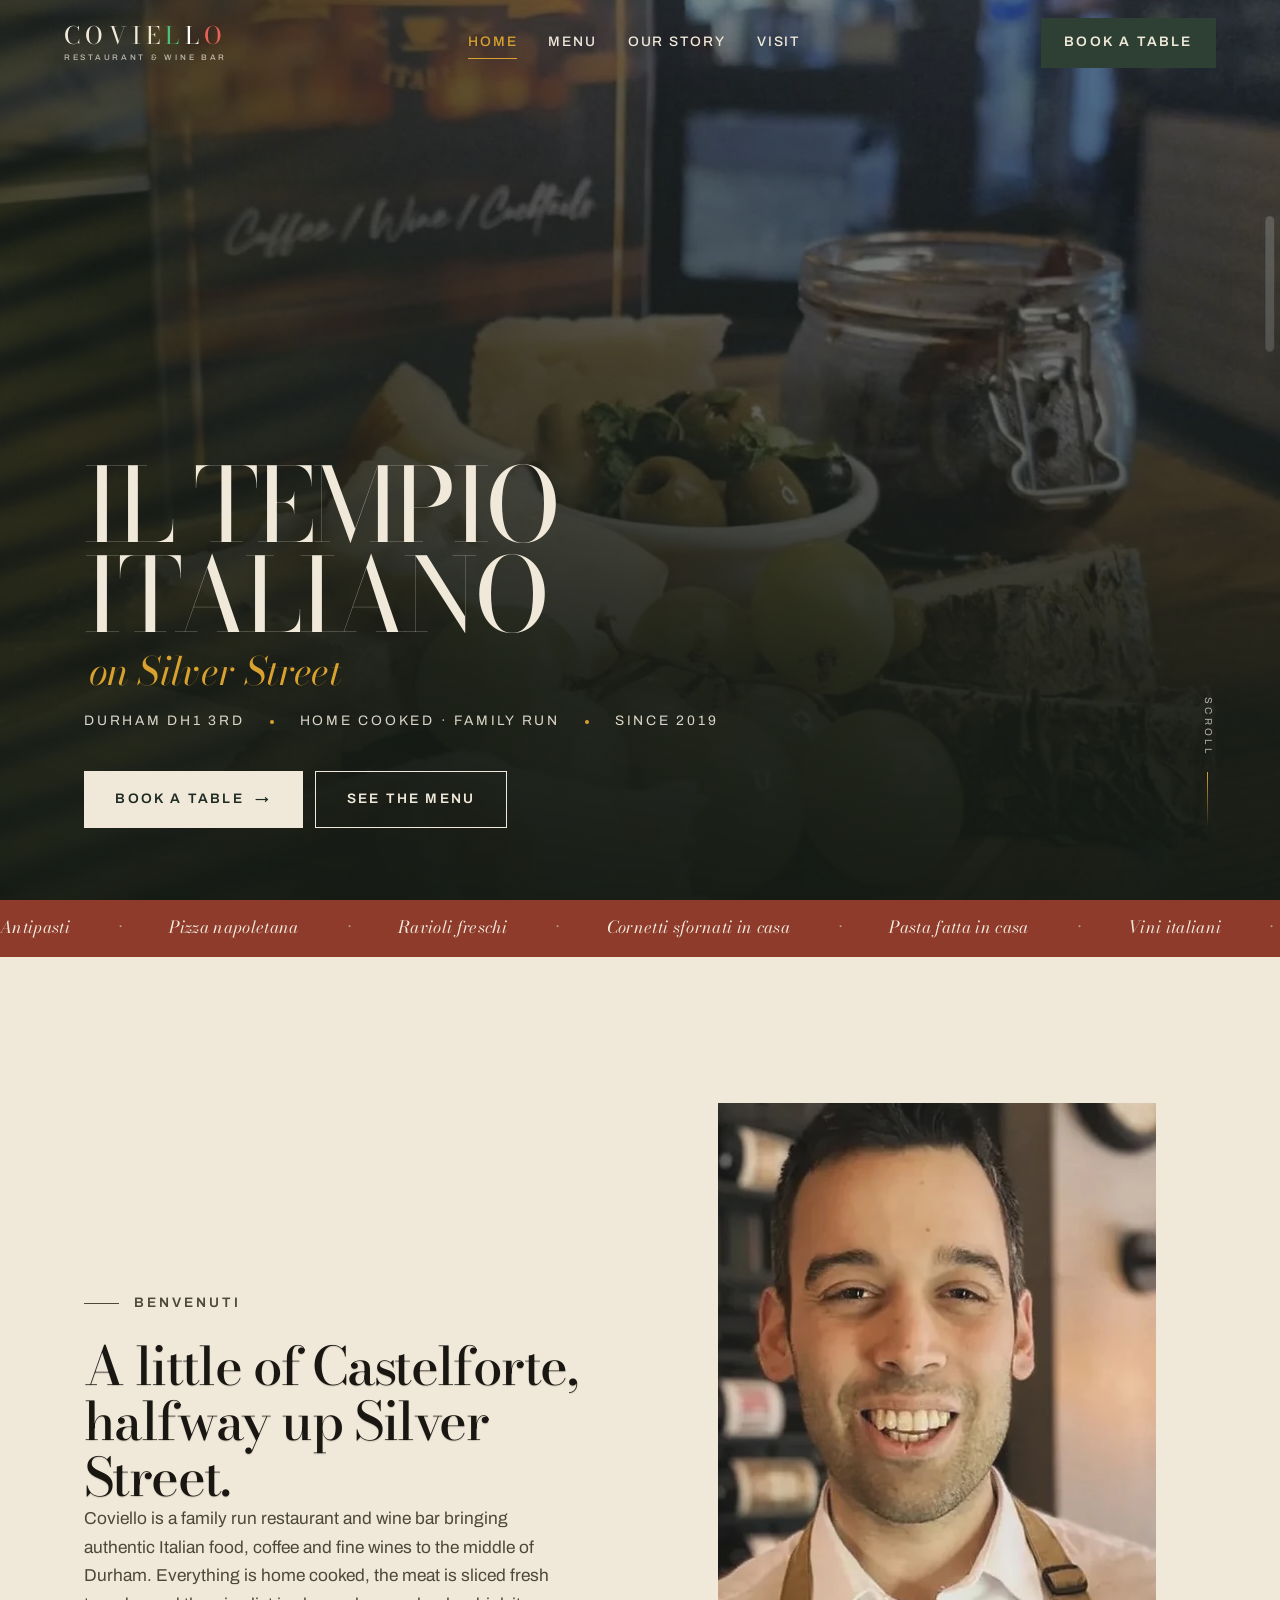
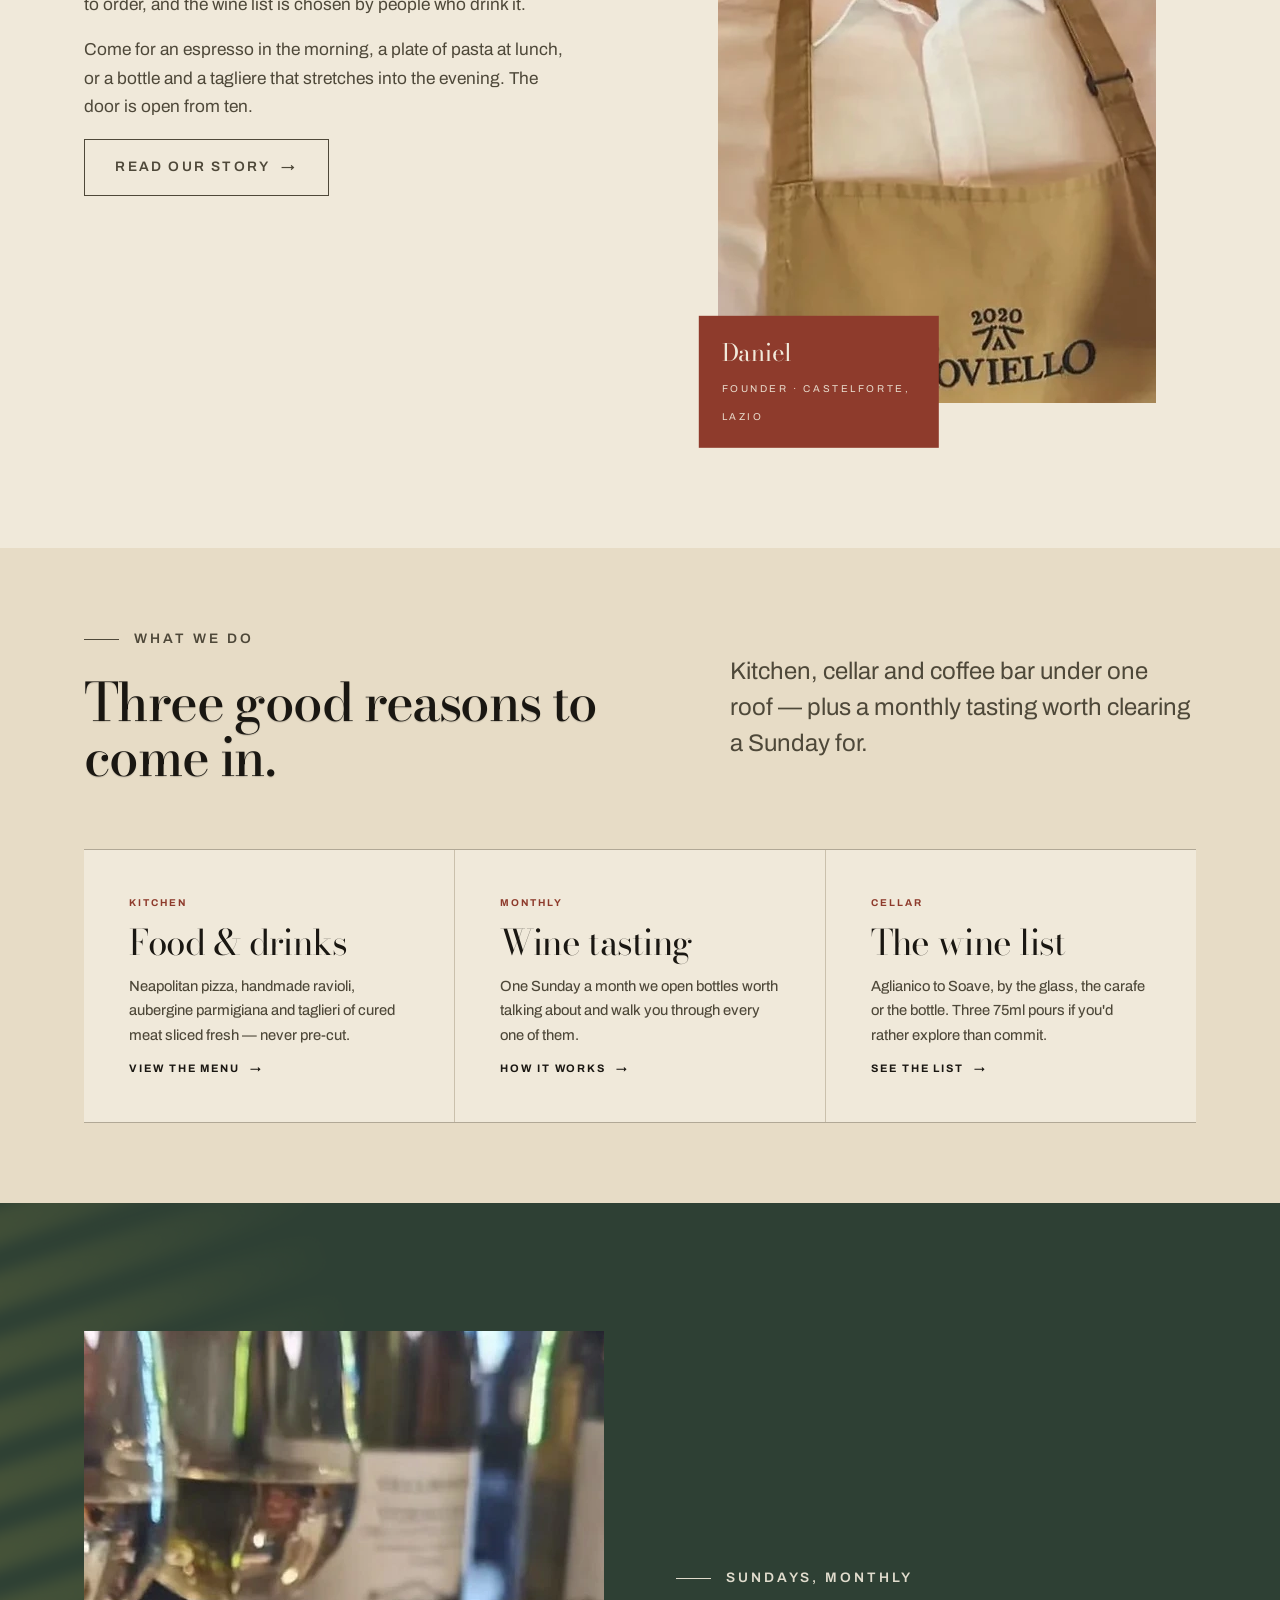
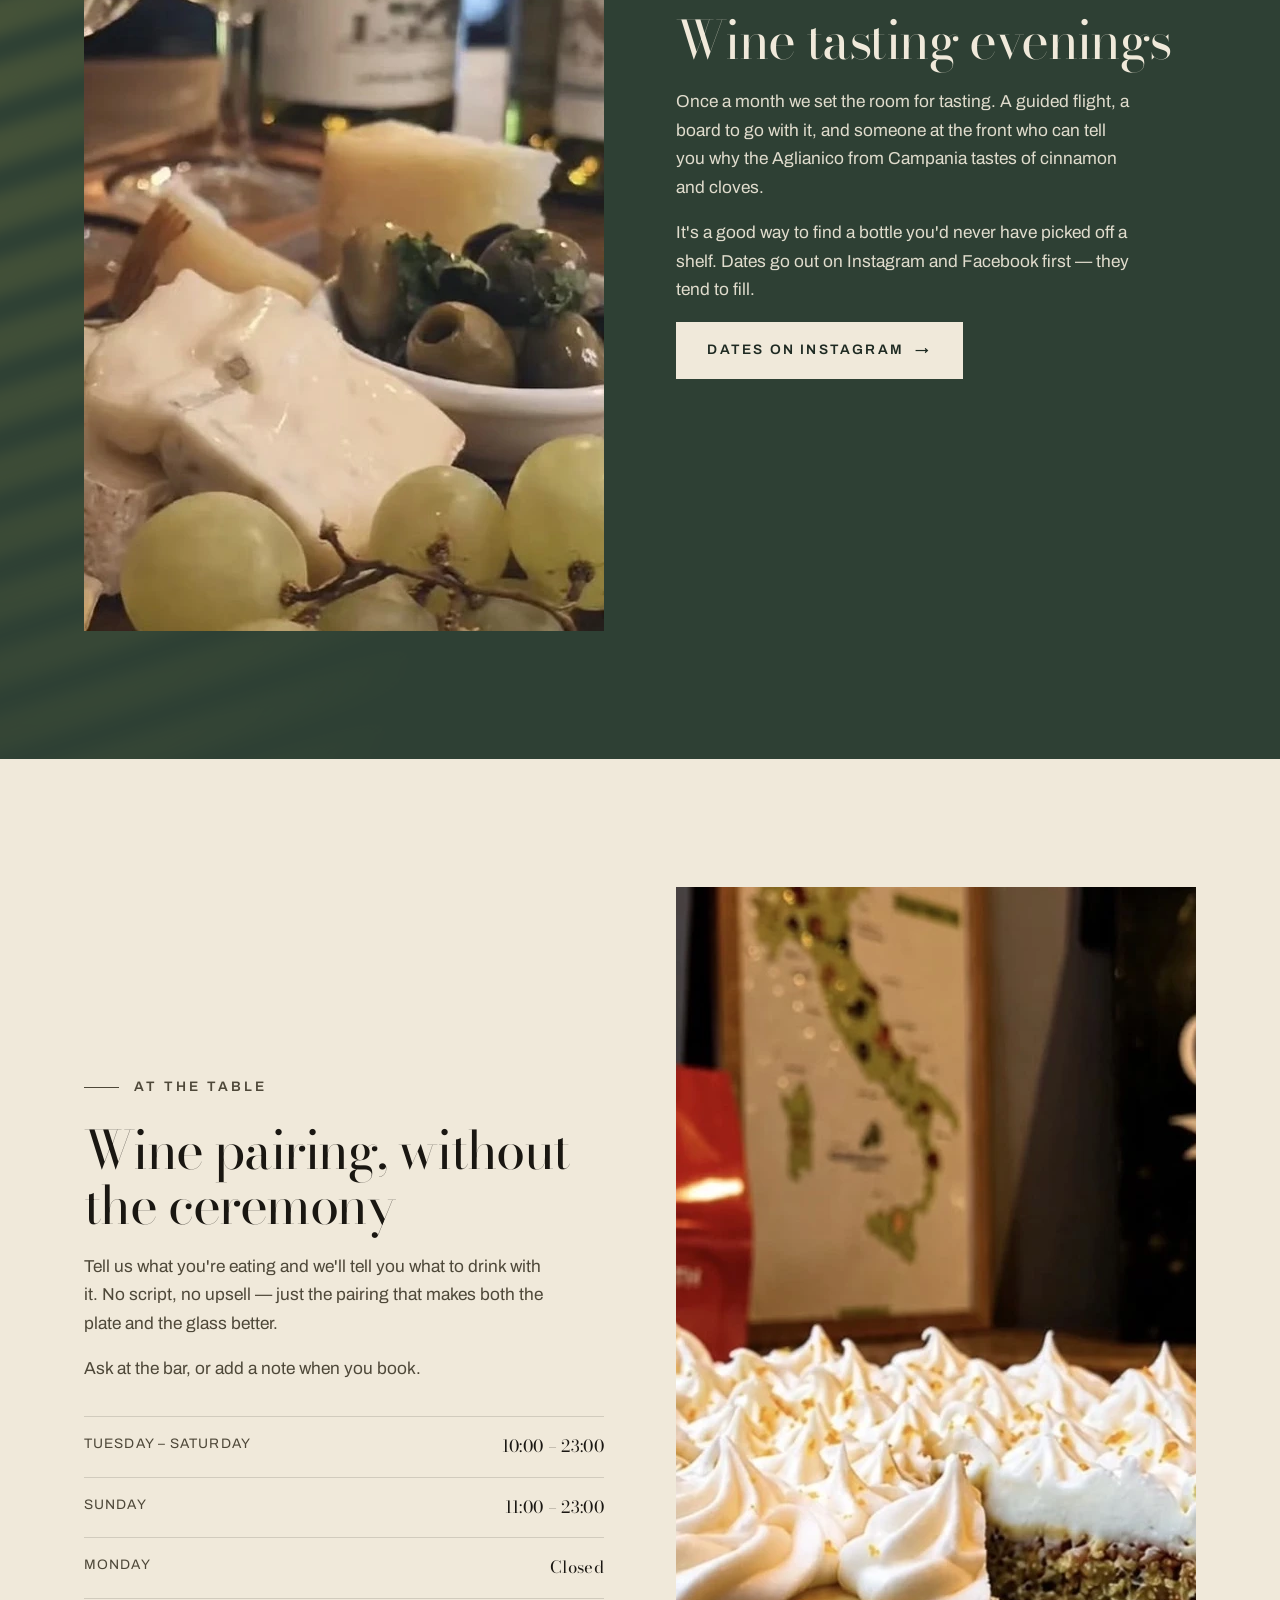
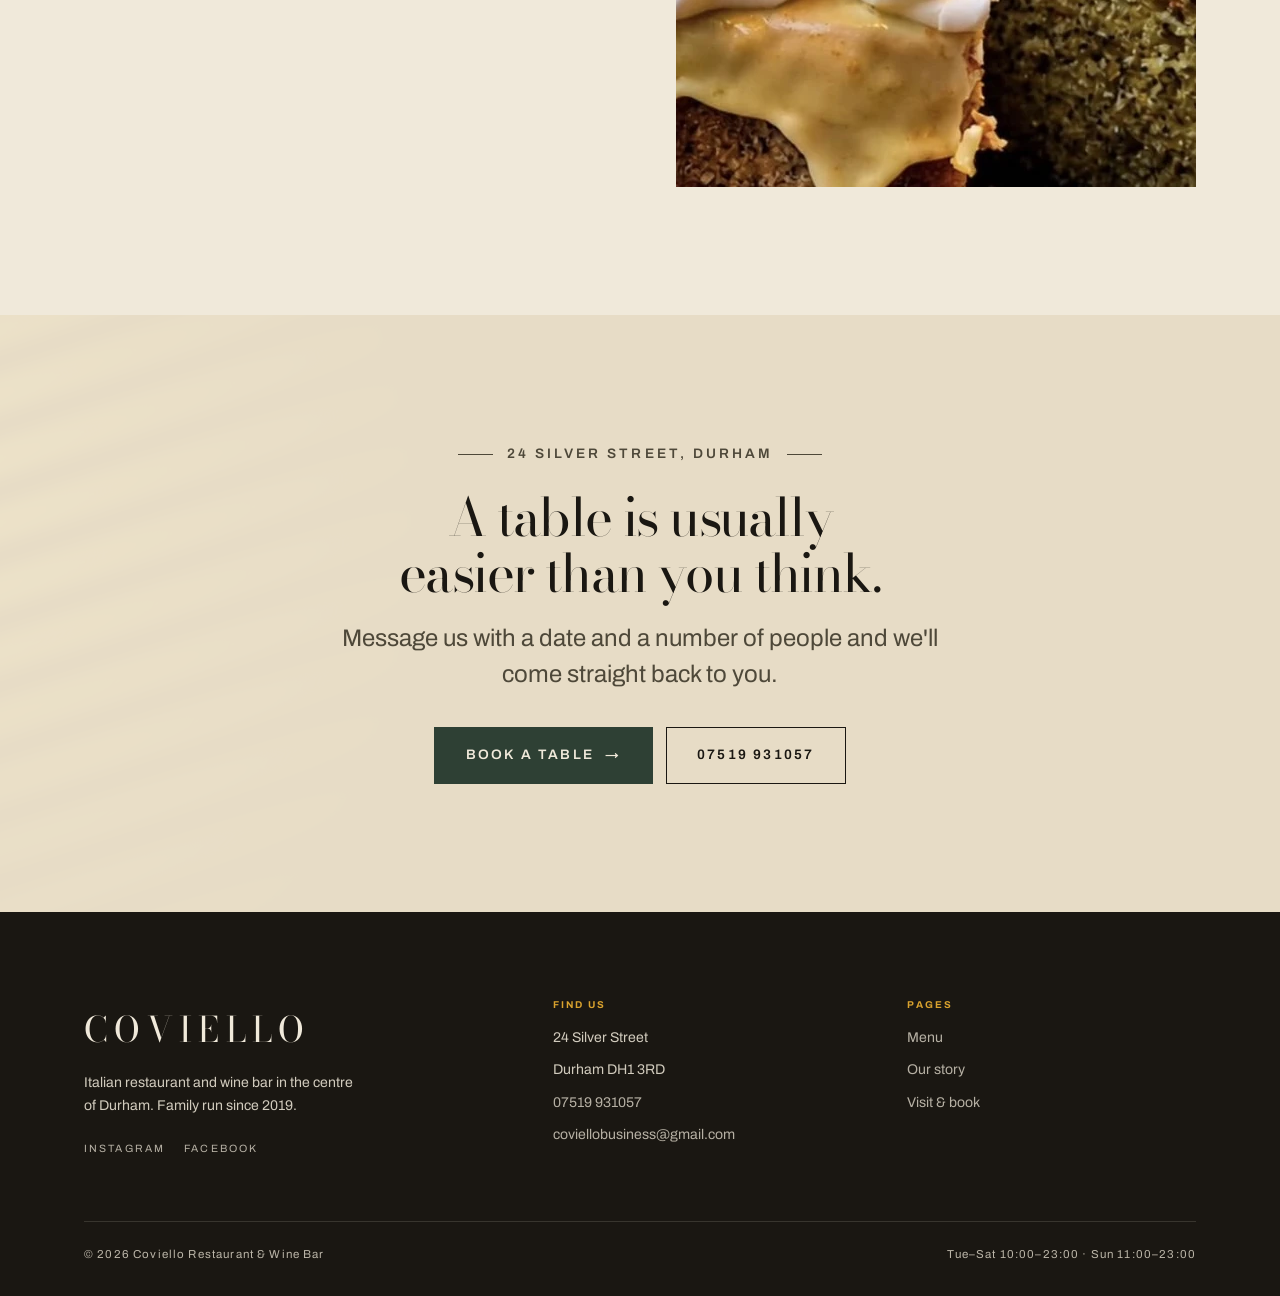
==== commit 76eaf4cd: "Add tricolore to the closing letters of the wordmark Colour the final LLO green/white/red as an Ital" ====
--- a/index.html
+++ b/index.html
@@ -45,7 +45,7 @@
 <a class="skip" href="#main">Skip to content</a>
 
 <header class="site-header">
-  <a class="brand" href="index.html">Coviello<small>Restaurant &amp; Wine Bar</small></a>
+  <a class="brand" href="index.html">Covie<span class="tri tri--g">l</span><span class="tri tri--w">l</span><span class="tri tri--r">o</span><small>Restaurant &amp; Wine Bar</small></a>
   <nav class="nav" id="primary-nav" aria-label="Primary">
     <a href="index.html" aria-current="page">Home</a>
     <a href="menu.html">Menu</a>
--- a/styles.css
+++ b/styles.css
@@ -212,6 +212,20 @@
   margin-top: .38rem;
   font-weight: 500;
 }
+
+/* Tricolore on the closing letters of the wordmark.
+   The header runs two states, so the flag can't be one fixed set of hexes:
+   over the hero photo it needs brightening to survive the dark image, and on
+   the solid cream header the white letter would disappear entirely — there it
+   falls back to ink so the mark never reads with a hole in it. */
+.tri { transition: color .5s var(--ease); }
+.tri--g { color: #4FBE80; }
+.tri--w { color: #FFFFFF; }
+.tri--r { color: #E8615A; }
+.site-header.is-solid .tri--g { color: #008C45; }
+.site-header.is-solid .tri--w { color: var(--inchiostro); }
+.site-header.is-solid .tri--r { color: #C0392B; }
+
 .nav { display: flex; align-items: center; gap: clamp(1rem, 2.4vw, 2.2rem); }
 .nav a {
   font-size: var(--step--1);
@@ -383,6 +397,12 @@
   font-size: var(--step-3);
   letter-spacing: -0.03em;
   max-width: 20ch;
+  /* Bodoni's display cut goes hairline at large optical sizes; pin the opsz
+     axis low for the sturdier text cut, then lift it off the plaster. */
+  font-optical-sizing: none;
+  font-variation-settings: "opsz" 16;
+  font-weight: 500;
+  text-shadow: 0 1px 1px rgba(26, 23, 18, .18);
 }
 .section-head { margin-bottom: clamp(2.5rem, 5vw, 4rem); }
 .section-head--center { text-align: center; }
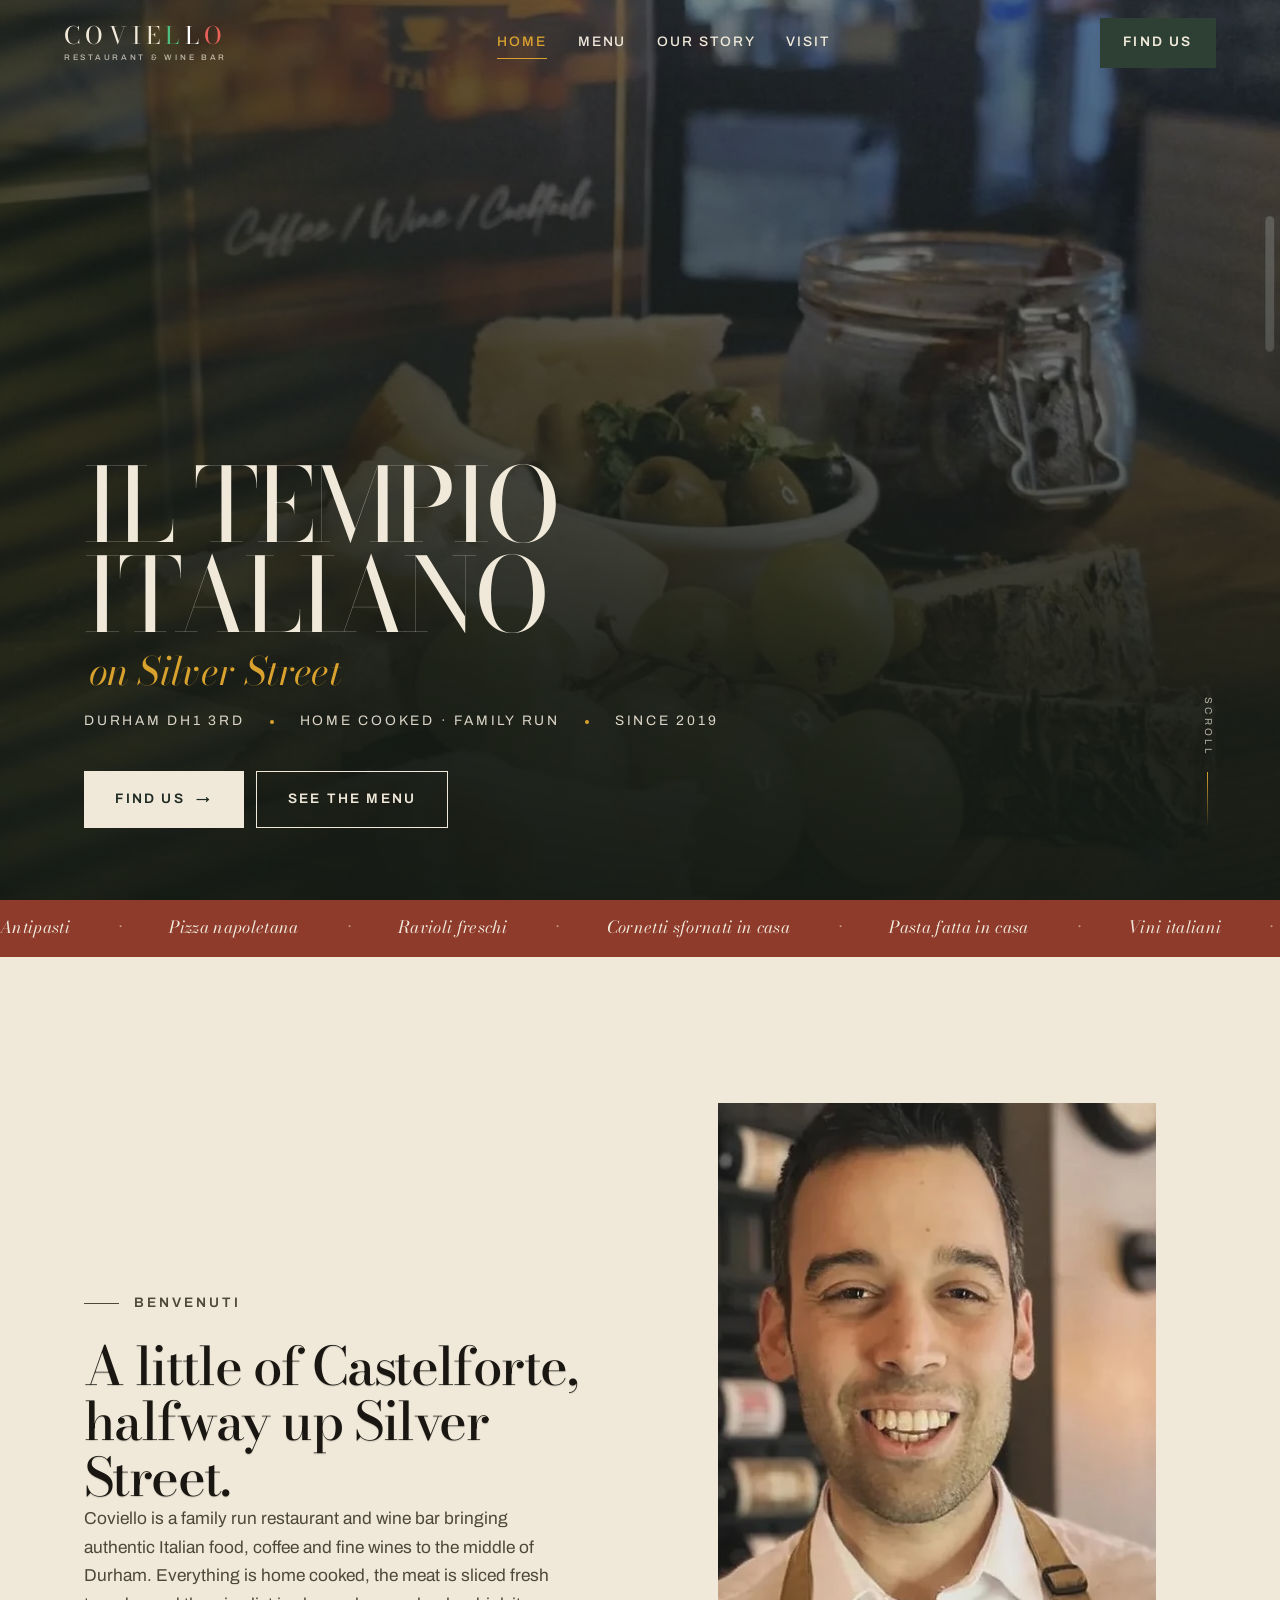
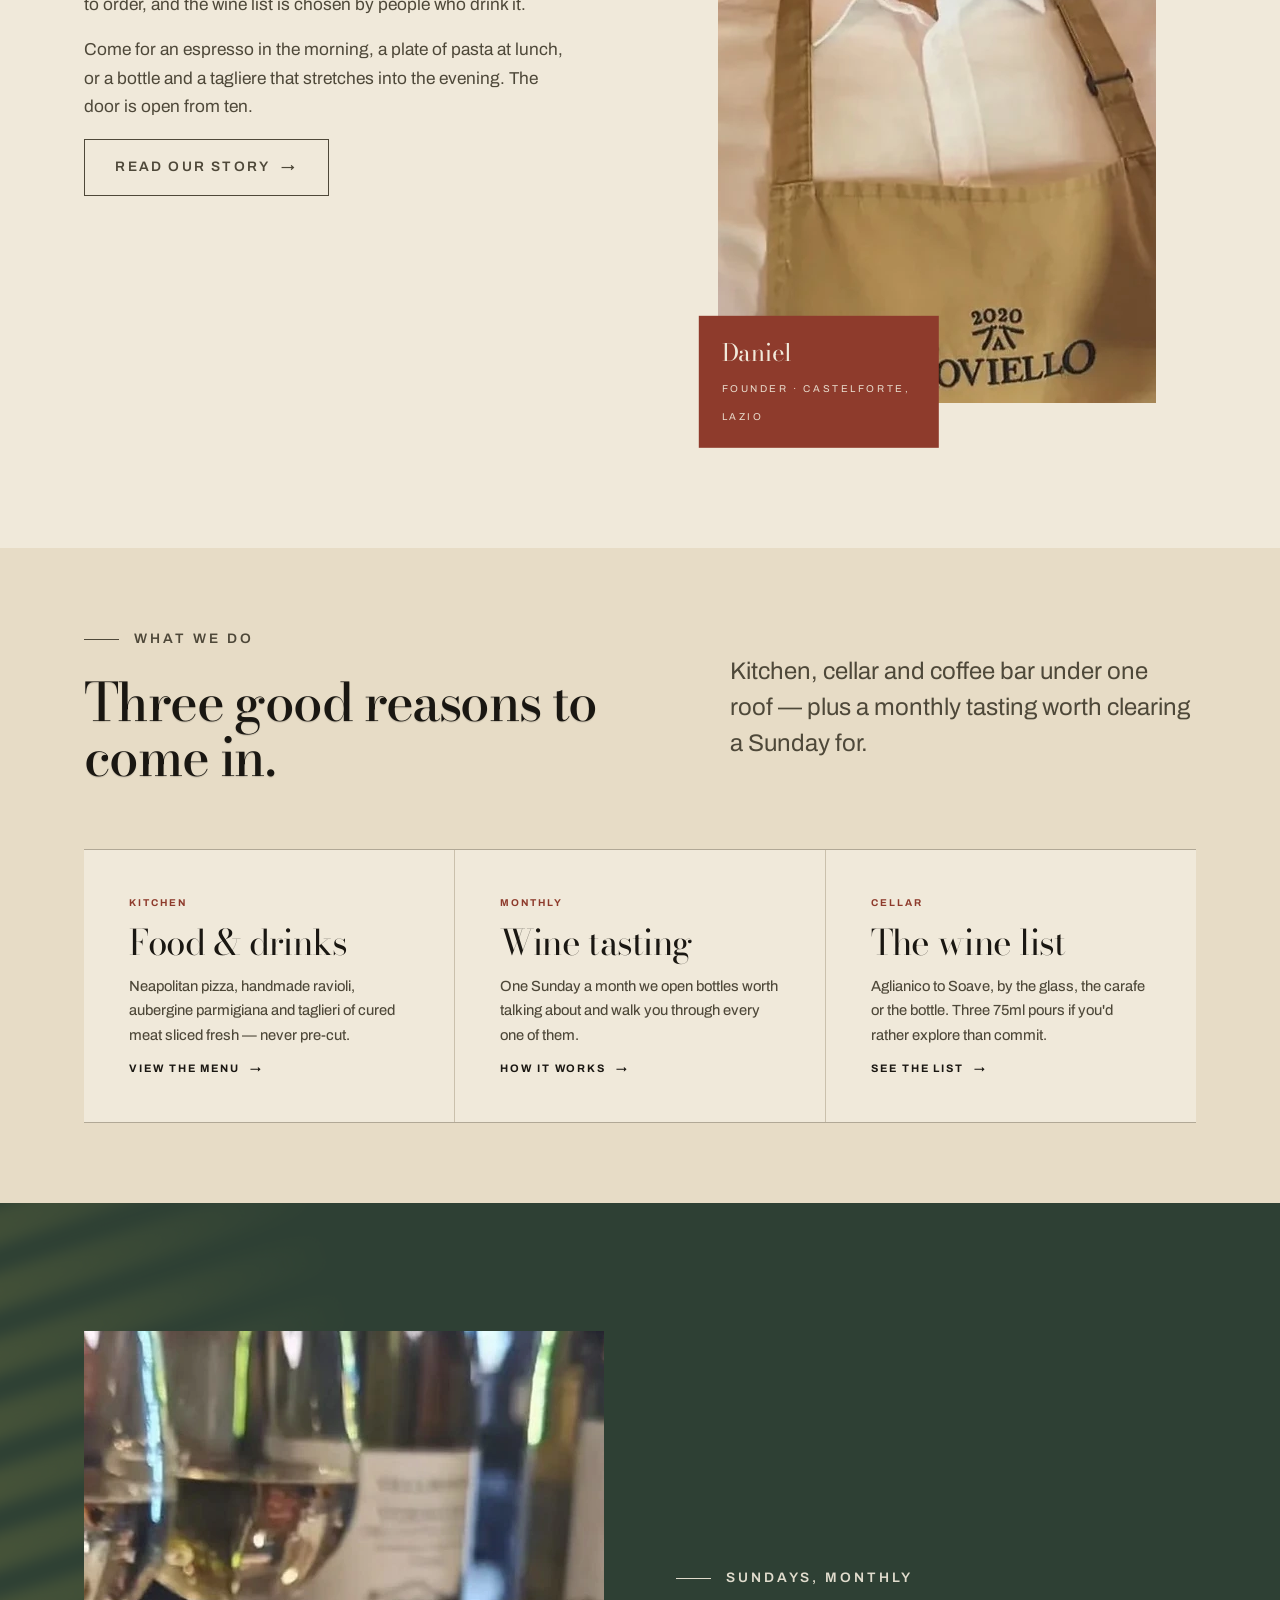
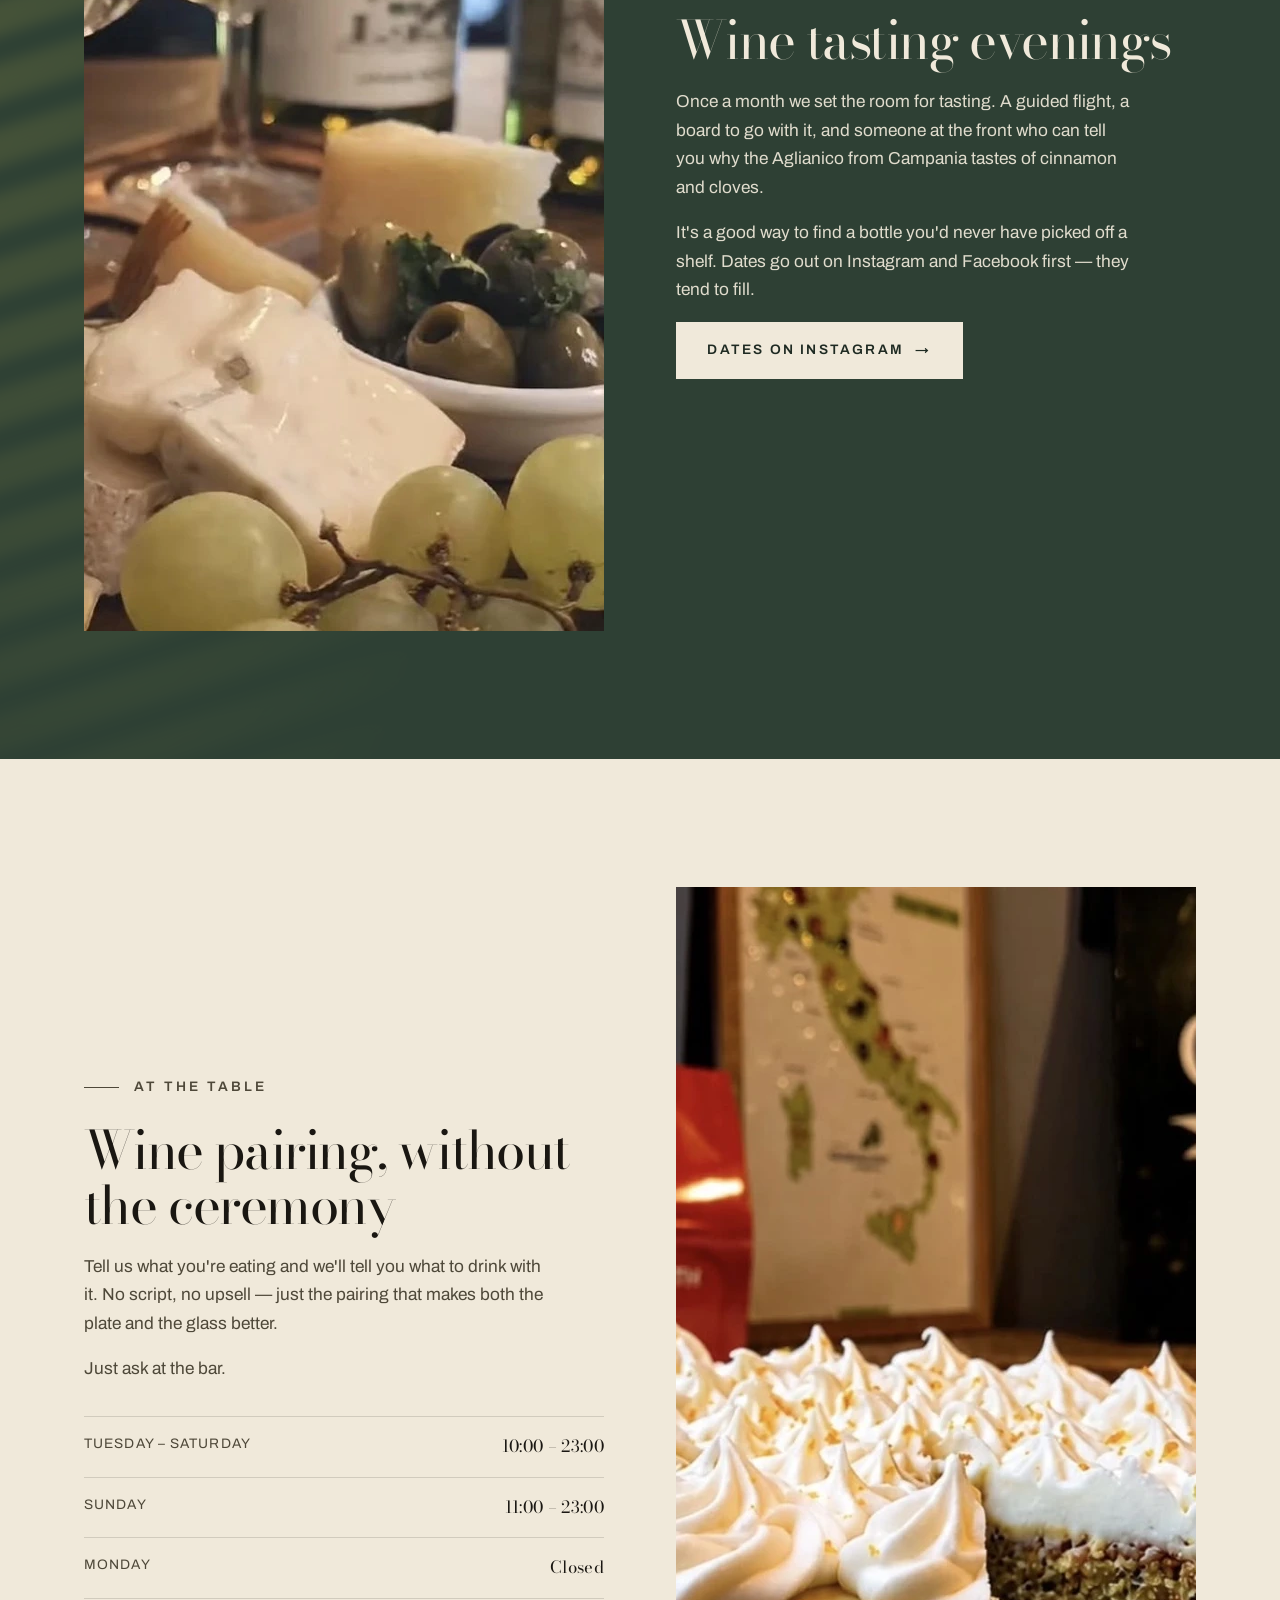
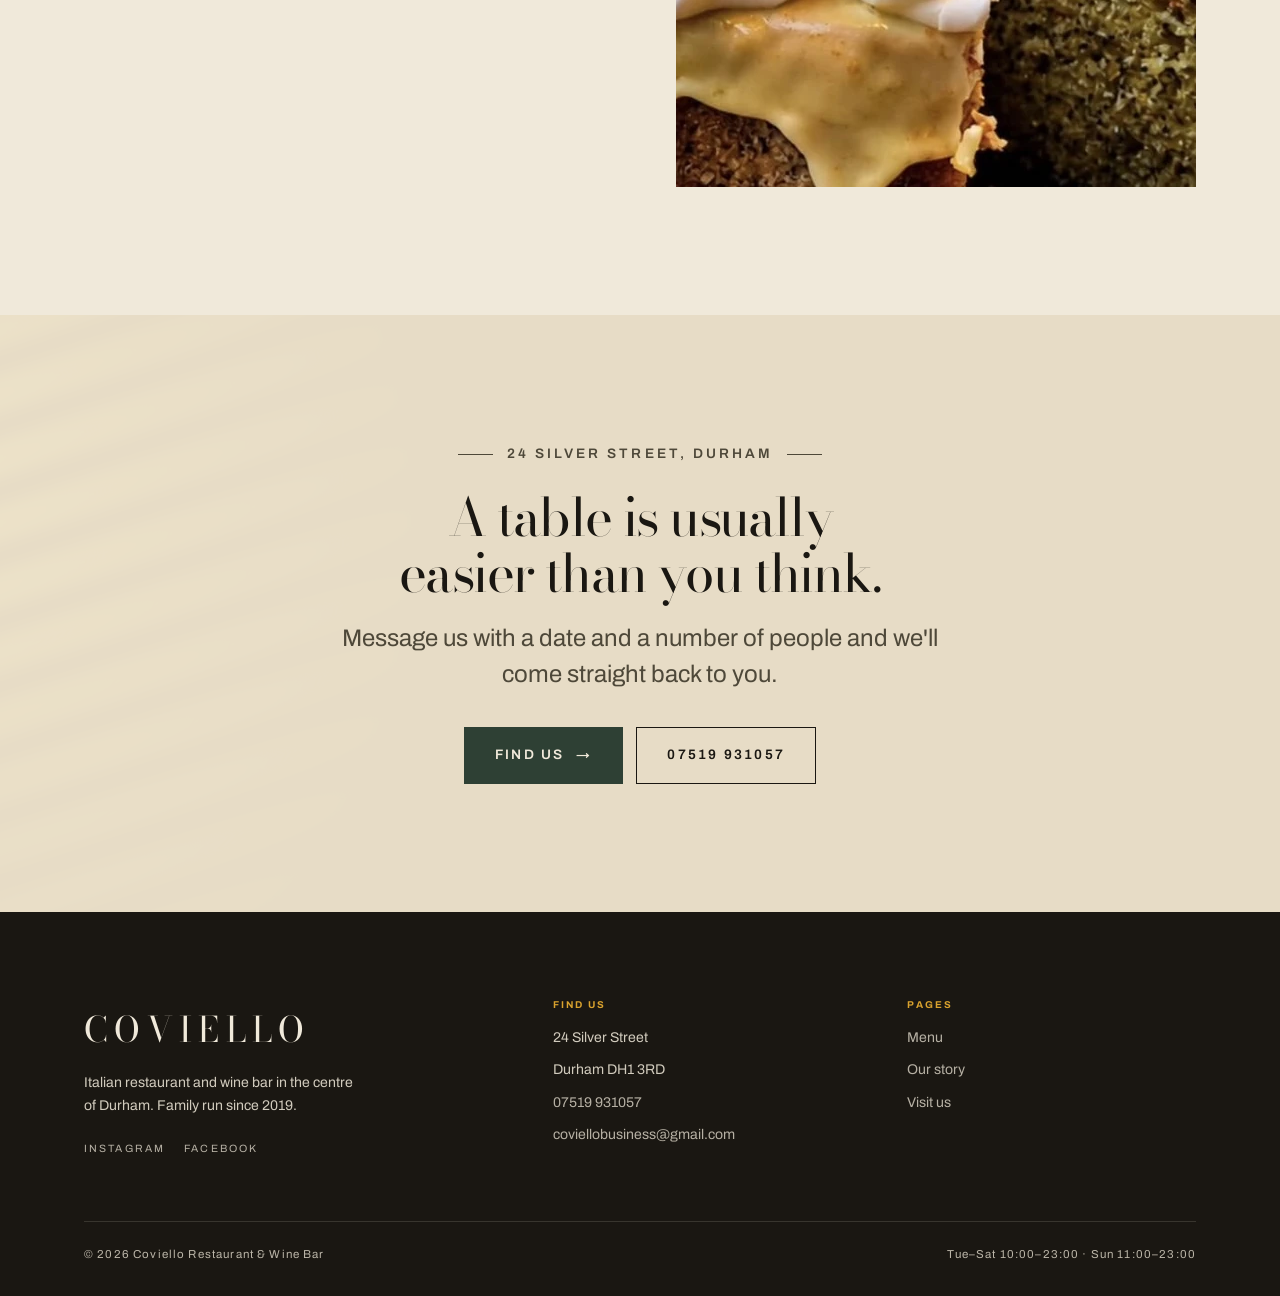
==== commit 5174bea8: "Remove table booking in favour of walk-ins The room is small and the seating limited, so a reservati" ====
--- a/index.html
+++ b/index.html
@@ -23,6 +23,7 @@
   "priceRange": "££",
   "telephone": "+447519931057",
   "email": "coviellobusiness@gmail.com",
+  "acceptsReservations": "False",
   "address": {
     "@type": "PostalAddress",
     "streetAddress": "24 Silver Street",
@@ -52,7 +53,7 @@
     <a href="about.html">Our story</a>
     <a href="contact.html">Visit</a>
   </nav>
-  <a class="btn header-cta" href="contact.html#book"><span>Book a table</span></a>
+  <a class="btn header-cta" href="contact.html#visit"><span>Find us</span></a>
   <button class="burger" aria-label="Menu" aria-expanded="false" aria-controls="primary-nav">
     <span></span><span></span><span></span>
   </button>
@@ -81,7 +82,7 @@
         <span>Since 2019</span>
       </div>
       <div class="hero__actions">
-        <a class="btn btn--light" href="contact.html#book"><span>Book a table</span> <span class="arrow" aria-hidden="true">→</span></a>
+        <a class="btn btn--light" href="contact.html#visit"><span>Find us</span> <span class="arrow" aria-hidden="true">→</span></a>
         <a class="btn btn--ghost" href="menu.html"><span>See the menu</span></a>
       </div>
     </div>
@@ -179,7 +180,7 @@
         <p class="eyebrow">At the table</p>
         <h2 class="display">Wine pairing, without the ceremony</h2>
         <p>Tell us what you're eating and we'll tell you what to drink with it. No script, no upsell — just the pairing that makes both the plate and the glass better.</p>
-        <p>Ask at the bar, or add a note when you book.</p>
+        <p>Just ask at the bar.</p>
 
         <ul class="detail-list" style="margin-top:2rem">
           <li><span class="day">Tuesday – Saturday</span><span class="time">10:00 – 23:00</span></li>
@@ -198,7 +199,7 @@
       <h2 class="display">A table is usually easier than you think.</h2>
       <p class="lede">Message us with a date and a number of people and we'll come straight back to you.</p>
       <div class="cta-band__actions">
-        <a class="btn" href="contact.html#book"><span>Book a table</span> <span class="arrow" aria-hidden="true">→</span></a>
+        <a class="btn" href="contact.html#visit"><span>Find us</span> <span class="arrow" aria-hidden="true">→</span></a>
         <a class="btn btn--ghost" href="tel:+447519931057"><span>07519 931057</span></a>
       </div>
     </div>
@@ -231,7 +232,7 @@
         <ul>
           <li><a href="menu.html">Menu</a></li>
           <li><a href="about.html">Our story</a></li>
-          <li><a href="contact.html">Visit &amp; book</a></li>
+          <li><a href="contact.html">Visit us</a></li>
         </ul>
       </div>
     </div>
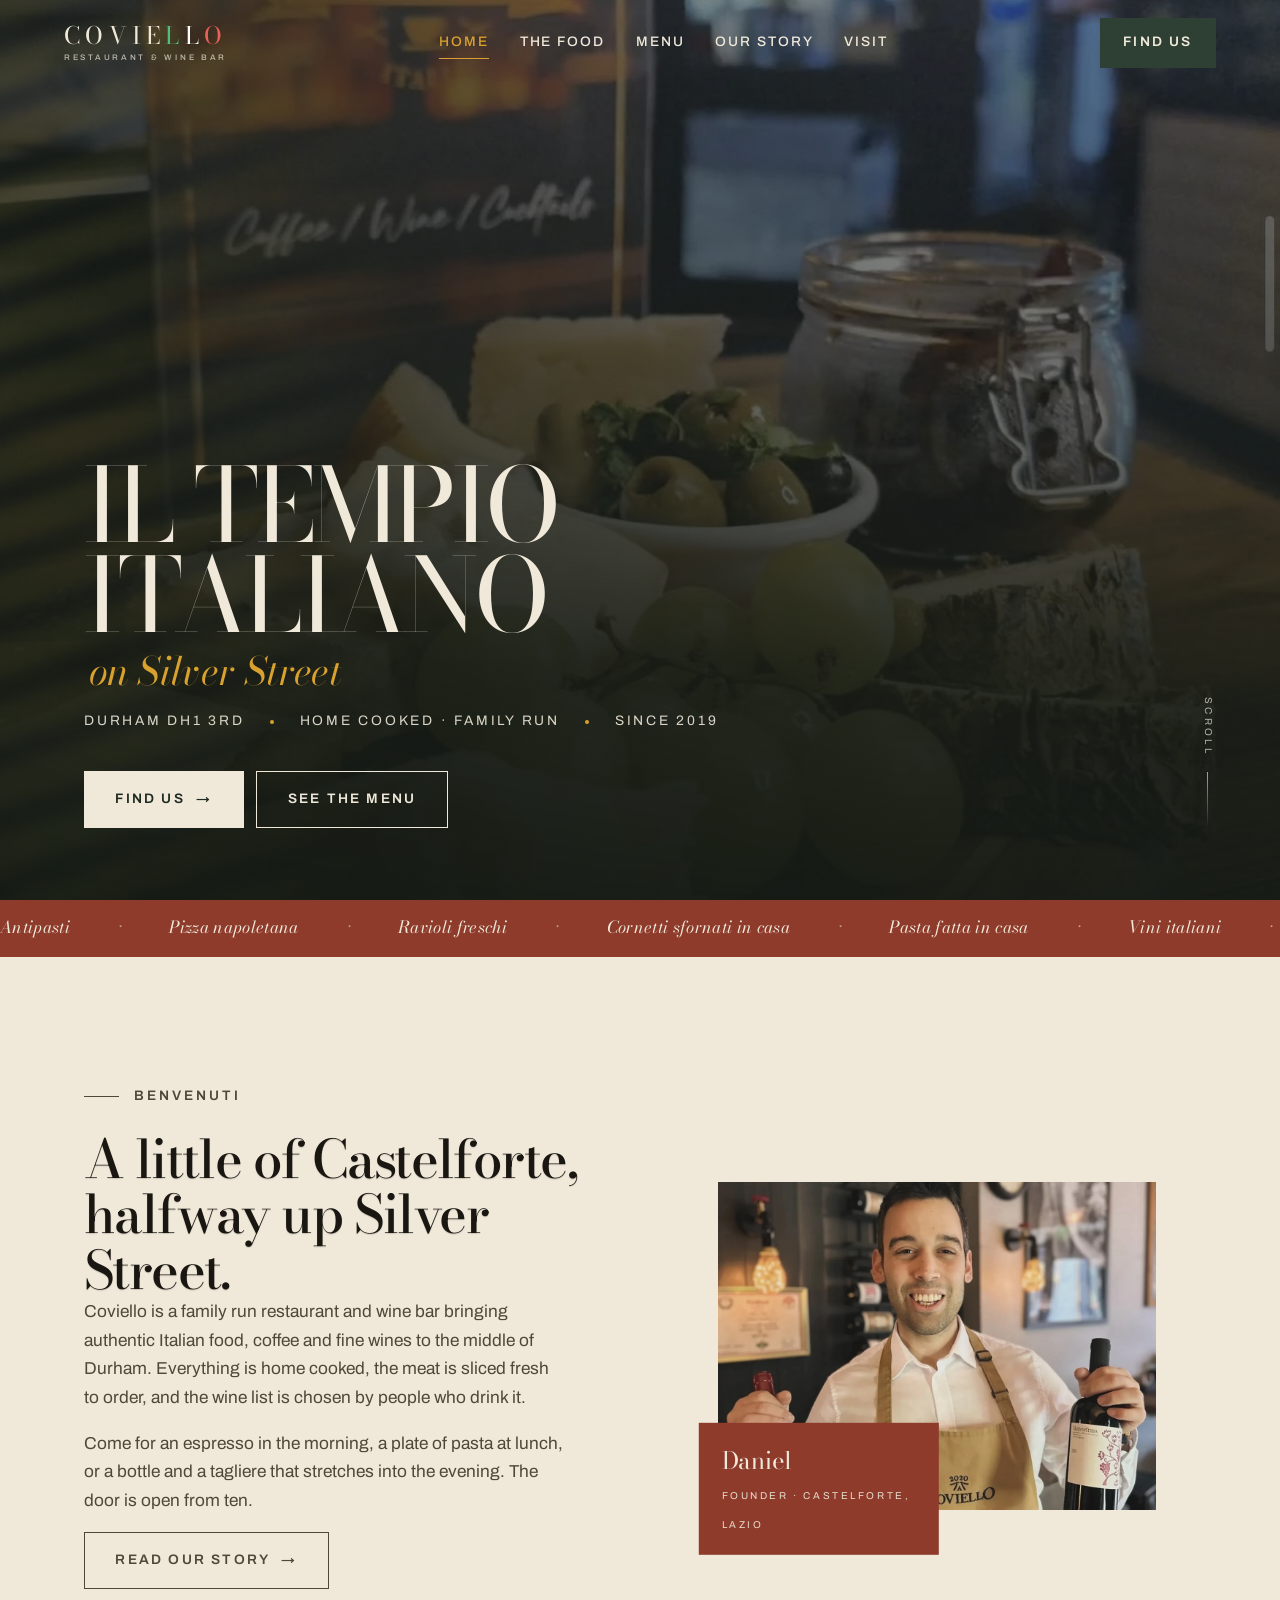
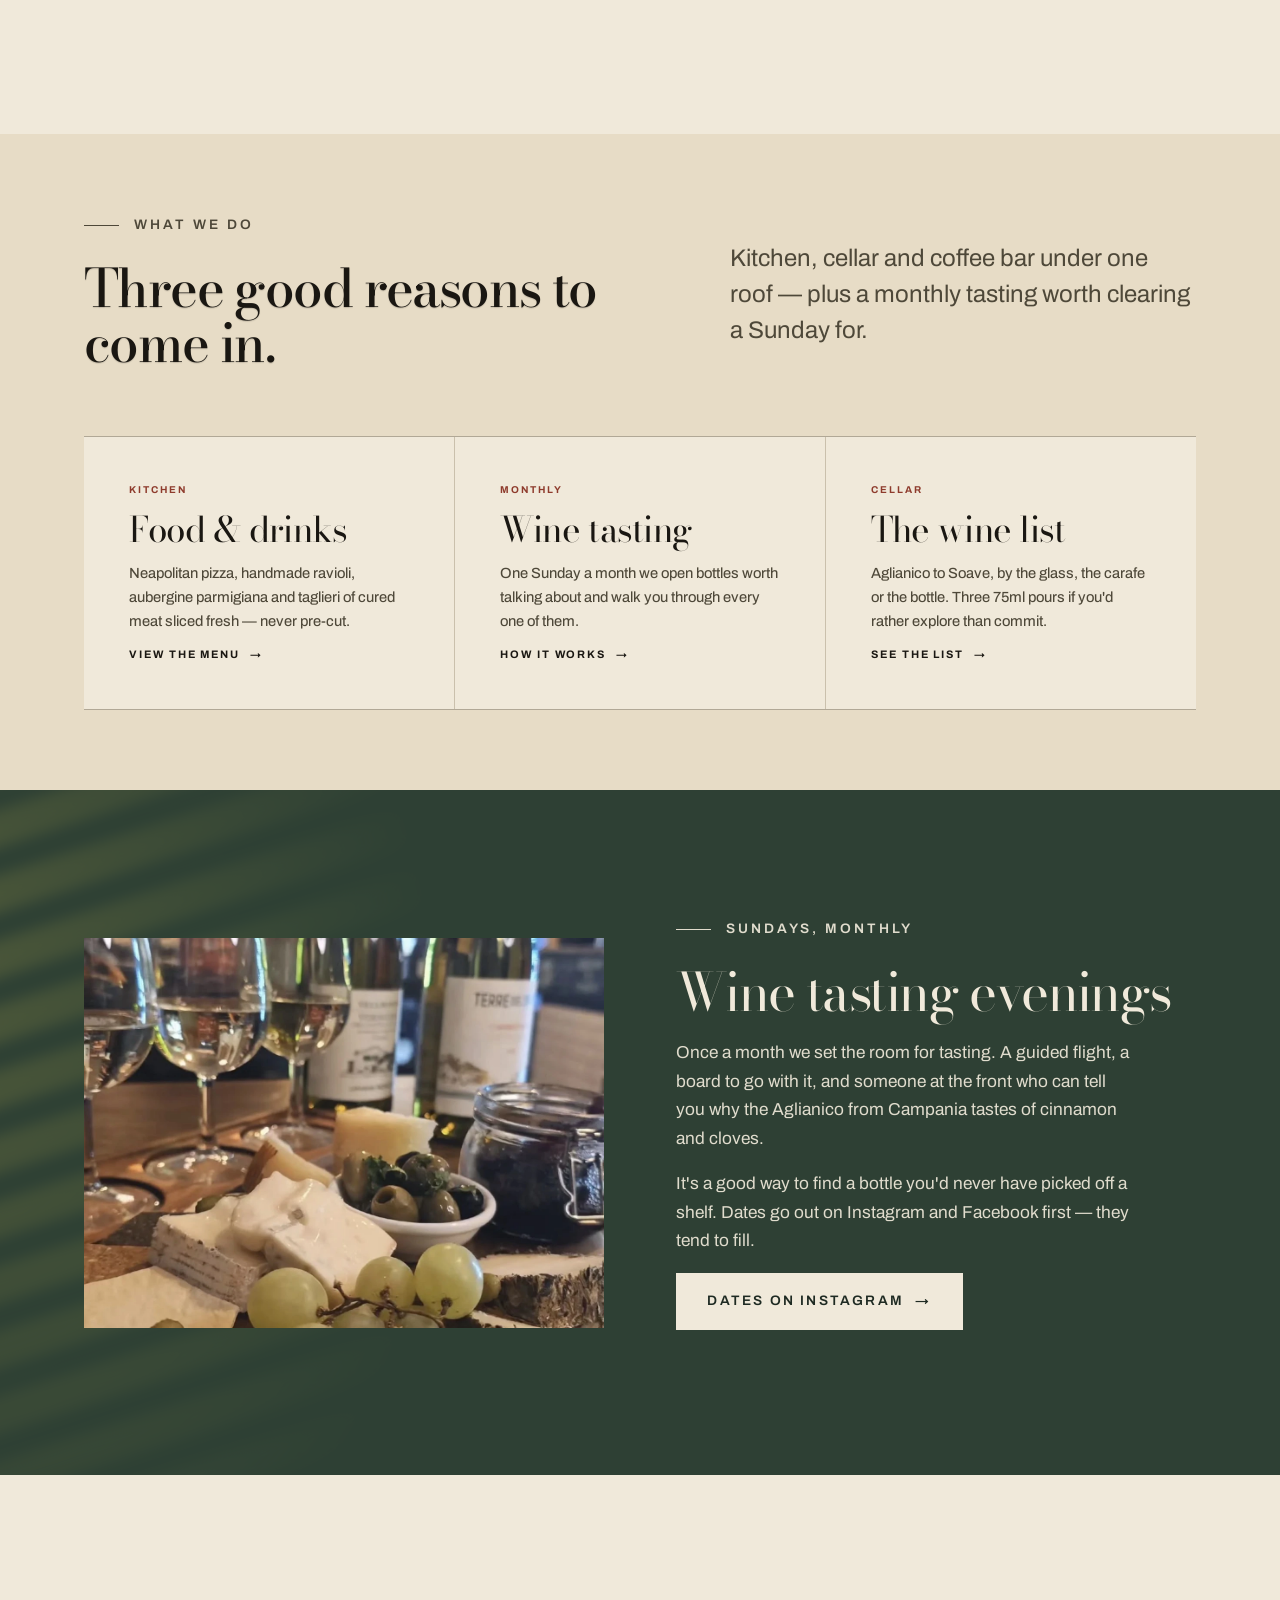
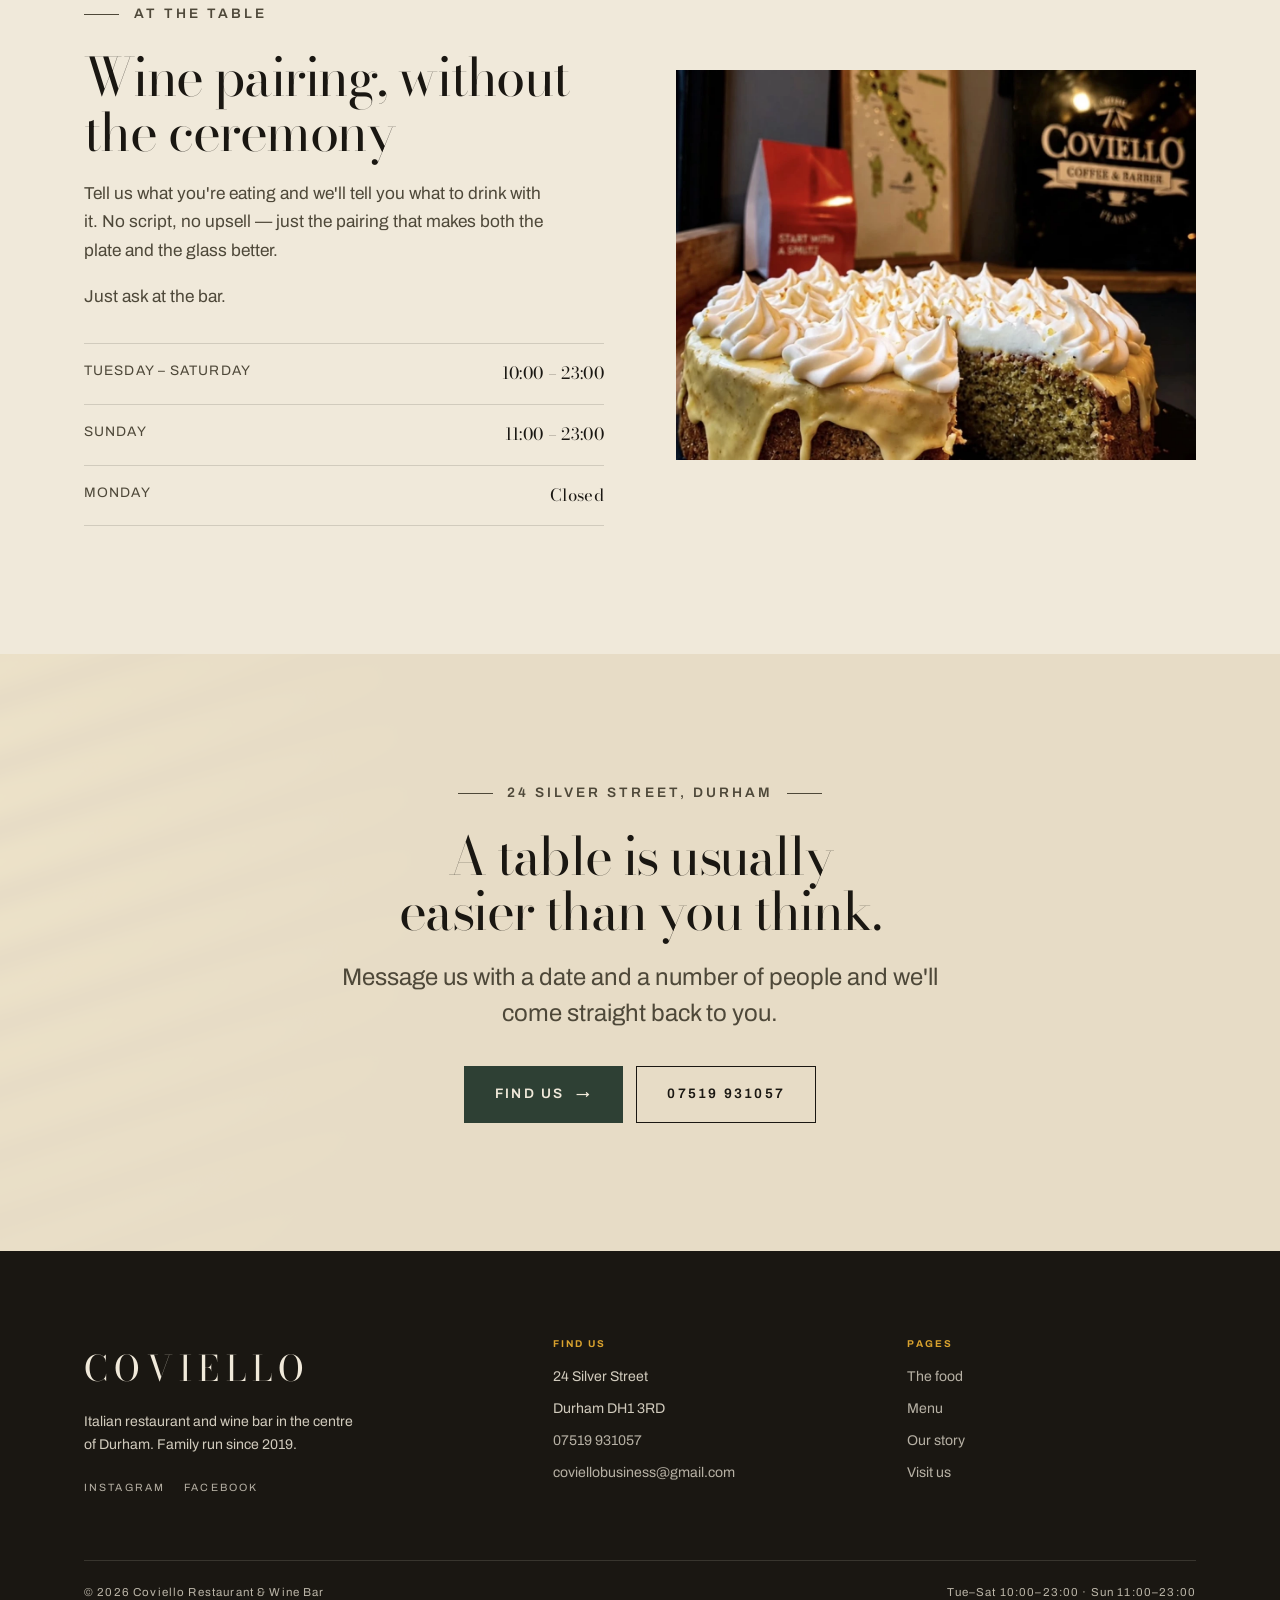
==== commit bfcccb45: "Add a food page and fix image aspect ratios New "The food" page built from the restaurant's own phot" ====
--- a/index.html
+++ b/index.html
@@ -49,6 +49,7 @@
   <a class="brand" href="index.html">Covie<span class="tri tri--g">l</span><span class="tri tri--w">l</span><span class="tri tri--r">o</span><small>Restaurant &amp; Wine Bar</small></a>
   <nav class="nav" id="primary-nav" aria-label="Primary">
     <a href="index.html" aria-current="page">Home</a>
+    <a href="food.html">The food</a>
     <a href="menu.html">Menu</a>
     <a href="about.html">Our story</a>
     <a href="contact.html">Visit</a>
@@ -230,6 +231,7 @@
       <div>
         <h4>Pages</h4>
         <ul>
+          <li><a href="food.html">The food</a></li>
           <li><a href="menu.html">Menu</a></li>
           <li><a href="about.html">Our story</a></li>
           <li><a href="contact.html">Visit us</a></li>
--- a/styles.css
+++ b/styles.css
@@ -51,7 +51,10 @@
   overflow-x: hidden;
   -webkit-font-smoothing: antialiased;
 }
-img { max-width: 100%; display: block; }
+/* height:auto is load bearing. The width/height attributes on every <img> map
+   to presentational hints, so without this the attribute height wins and every
+   aspect-ratio rule below is silently ignored. */
+img { max-width: 100%; height: auto; display: block; }
 a { color: inherit; }
 h1, h2, h3, h4 { margin: 0; font-weight: 400; line-height: 1.05; }
 p { margin: 0 0 1em; }
@@ -508,6 +511,31 @@
 .feature__body p { max-width: 46ch; }
 .section--dark .feature__body p { color: rgba(240,233,218,.85); }
 
+/* Portrait sources need a portrait window. The default feature ratio goes
+   wide at larger viewports, which beheads a standing bottle. */
+.feature--tall .feature__media img { aspect-ratio: 4 / 5; }
+
+/* ---------- Plates: the specials grid ----------
+   Deliberately loose. Two up on desktop with a lot of air, because a tight
+   grid of many small plates reads busy, and busy reads cheap. */
+.plates {
+  display: grid;
+  gap: clamp(1.25rem, 3vw, 2.5rem);
+  margin-top: clamp(2.5rem, 5vw, 4rem);
+}
+@media (min-width: 760px) {
+  .plates { grid-template-columns: 1fr 1fr; }
+}
+.plate { margin: 0; overflow: hidden; }
+.plate img {
+  width: 100%;
+  aspect-ratio: 1 / 1;
+  object-fit: cover;
+  display: block;
+  transition: transform 1.2s var(--ease);
+}
+.plate:hover img { transform: scale(1.04); }
+
 /* ---------- Detail list (opening times etc.) ---------- */
 .detail-list { display: grid; gap: 0; }
 .detail-list li {
